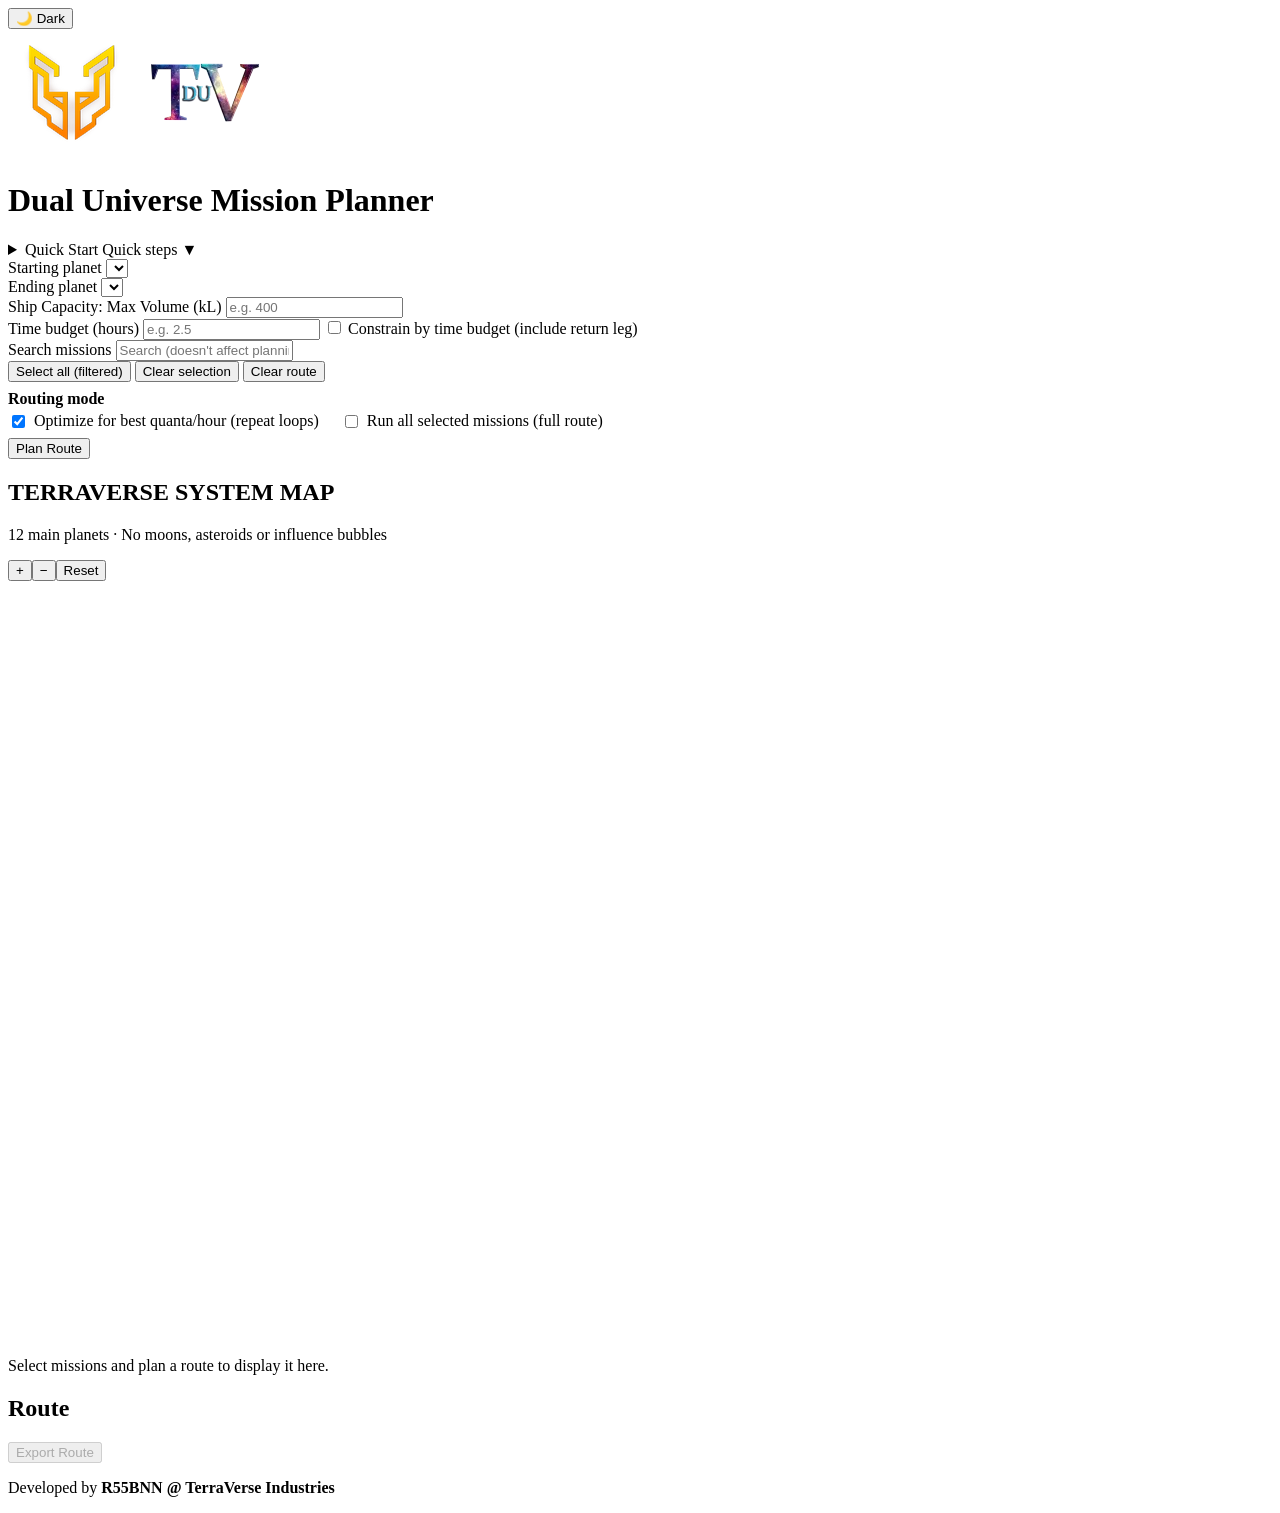
==== v2/index.html @ 2745f7c9 "Publish isolated TerraVerse V2.0 test site: index.html" ====
<!DOCTYPE html>
<html lang="en">
<head>
  <meta charset="utf-8" />
  <meta name="viewport" content="width=device-width, initial-scale=1" />
  <title>TerraVerse Mission Planner V2.0 — Test</title>
  <link rel="stylesheet" href="styles.css" />
  <link rel="stylesheet" href="terraverse-map.css" />
</head>
<body>
  <header>
  <div class="theme-toggle" title="Toggle light / dark">
    <button id="themeToggle" class="ghost">🌙 Dark</button>
  </div>

  <a class="logo-tl" href="https://discord.com/channels/1273901912437035033/1412603574348808365/1412603574348808365" target="_blank" rel="noopener noreferrer"><img src="../assets/Terraverse.png" alt="TerraVerse Industries" class="logo-terra"/></a>

  <a class="logo-tr" href="https://www.thethirdverse.net/" target="_blank" rel="noopener noreferrer"><img src="../assets/ttv.png" alt="DU TV" class="logo-ttv" /></a>


    </div>
    <h1>Dual Universe Mission Planner</h1>
  </header>

  
<section class="panel panel-help">
  <details id="helpDetails" class="help-collapse">
    <summary class="help-summary">
      <span class="pill">Quick Start</span>
      <span class="hintline">Quick steps</span>
      <span class="ping"></span>
      <span class="chev">▼</span>
    </summary>
    <div class="qk">
      <ol class="qksteps">
        <li><b>Start/End:</b> choose your starting and ending planets.</li>
        <li><b>Ship volume:</b> set <em>Ship Capacity (kL)</em>. It’s used for warnings; <u>overfilling is allowed</u>.</li>
        <li><b>Time Budget:</b> set hours then tick the box. The planner adds legs only while <em>elapsed time + a return to your end planet</em> fits the budget; otherwise it stops. The summary shows unused time.</li>
        <li><b>Select missions:</b> filter with search, then <em>tick the checkboxes</em>. Only selected missions are planned.</li>
        <li><b>Plan Route:</b> optimizer collects from your current planet and orders drops for best <em>q/hr</em>.</li>
        <li><b>Fly it:</b> each leg shows volume <em>before → after</em>; red highlight = over capacity. Use <em>Clear route</em> or <em>Export CSV</em> anytime.</li>
      </ol>
      <div class="qkmeta">Official DU distances · Speed 50,000 km/h.</div>
      <div class="sizes">Size map: Small 20 kL · Medium 35 kL · Large 125 kL · Very Large 400 kL.</div>
    </div>
</details>
</section>
<section class="panel">

    <div class="grid">
      <div class="field">
        <label for="startPlanet">Starting planet</label>
        <select id="startPlanet"></select>
      </div>

      <div class="field">
        <label for="endPlanet">Ending planet</label>
        <select id="endPlanet"></select>
      </div>

      <div class="field">
        <label for="shipCapVol">Ship Capacity: Max Volume (kL)</label>
        <input type="number" id="shipCapVol" placeholder="e.g. 400" min="0" step="0.1" />
      </div>

      <div class="field">
        <label for="timeBudget">Time budget (hours)</label>
        <input type="number" id="timeBudget" placeholder="e.g. 2.5" min="0" step="0.1" />
        <label class="row" style="gap:6px;margin-top:6px;">
          <input id="limitTime" type="checkbox" />
          Constrain by time budget (include return leg)
        </label>
      </div>
    </div>

    <div class="field">
      <label for="searchBox">Search missions</label>
      <input id="searchBox" type="text" placeholder="Search (doesn't affect planning)" />
    </div>

    <div class="field">
      <div class="row">
        <button id="selectAll" class="ghost">Select all (filtered)</button>
        <button id="clearSelection" class="ghost">Clear selection</button>
        <button id="clearRoute" class="ghost">Clear route</button>
        <span id="selCount" class="muted"></span>
      </div>
      <div id="missionList" class="list"></div>
    </div>

    <div class="actions">
      
<div class="field" id="modeToggle" style="margin:8px 0 6px 0">
  <label style="display:block; margin-bottom:4px; font-weight:600">Routing mode</label>
  <label style="display:inline-flex; align-items:center; gap:6px; margin-right:18px;">
    <input type="checkbox" id="optimizeQph" checked>
    <span>Optimize for best quanta/hour (repeat loops)</span>
  </label>
  <label style="display:inline-flex; align-items:center; gap:6px;">
    <input type="checkbox" id="runAllMissions">
    <span>Run all selected missions (full route)</span>
  </label>
</div>
<button id="planQph" class="secondary">Plan Route</button>
<button id="exportCsv" style="display:none" class="ghost">Export CSV (selected)</button>
      
      <span id="status"></span>
    </div>
  </section>

  
<section id="tv-map-panel" class="panel tv-map-panel" aria-label="TerraVerse interactive system map">
 <div class="tv-map-header"><div><h2>TERRAVERSE SYSTEM MAP</h2><p>12 main planets · No moons, asteroids or influence bubbles</p></div>
 <div class="tv-map-tools"><button id="tv-map-zoom-in" class="ghost" title="Zoom in" type="button">+</button><button id="tv-map-zoom-out" class="ghost" title="Zoom out" type="button">−</button><button id="tv-map-reset" class="ghost" title="Reset map" type="button">Reset</button></div></div>
 <div class="tv-map-frame"><svg id="tv-system-map" viewBox="0 0 1569 959" xmlns="http://www.w3.org/2000/svg" role="img" aria-label="12 planets with planned mission route"></svg></div>
 <div id="tv-map-status" role="status">Select missions and plan a route to display it here.</div>
</section>
<section id="results" class="panel hidden">
      <div class="row between">
    <h2>Route</h2>
  <button id="exportRoute" class="ghost" disabled>Export Route</button>
</div>

    <div id="route"></div>
    <div id="summary"></div>
    <div id="warning" class="warn hidden"></div>
  </section>

  <footer>
  <p>Developed by <strong>R55BNN @ TerraVerse Industries</strong></p>
</footer>

  <script src="terraverse-map.js"></script>
  <script src="app.js"></script>
  <script src="export.js"></script>
</body>
</html>
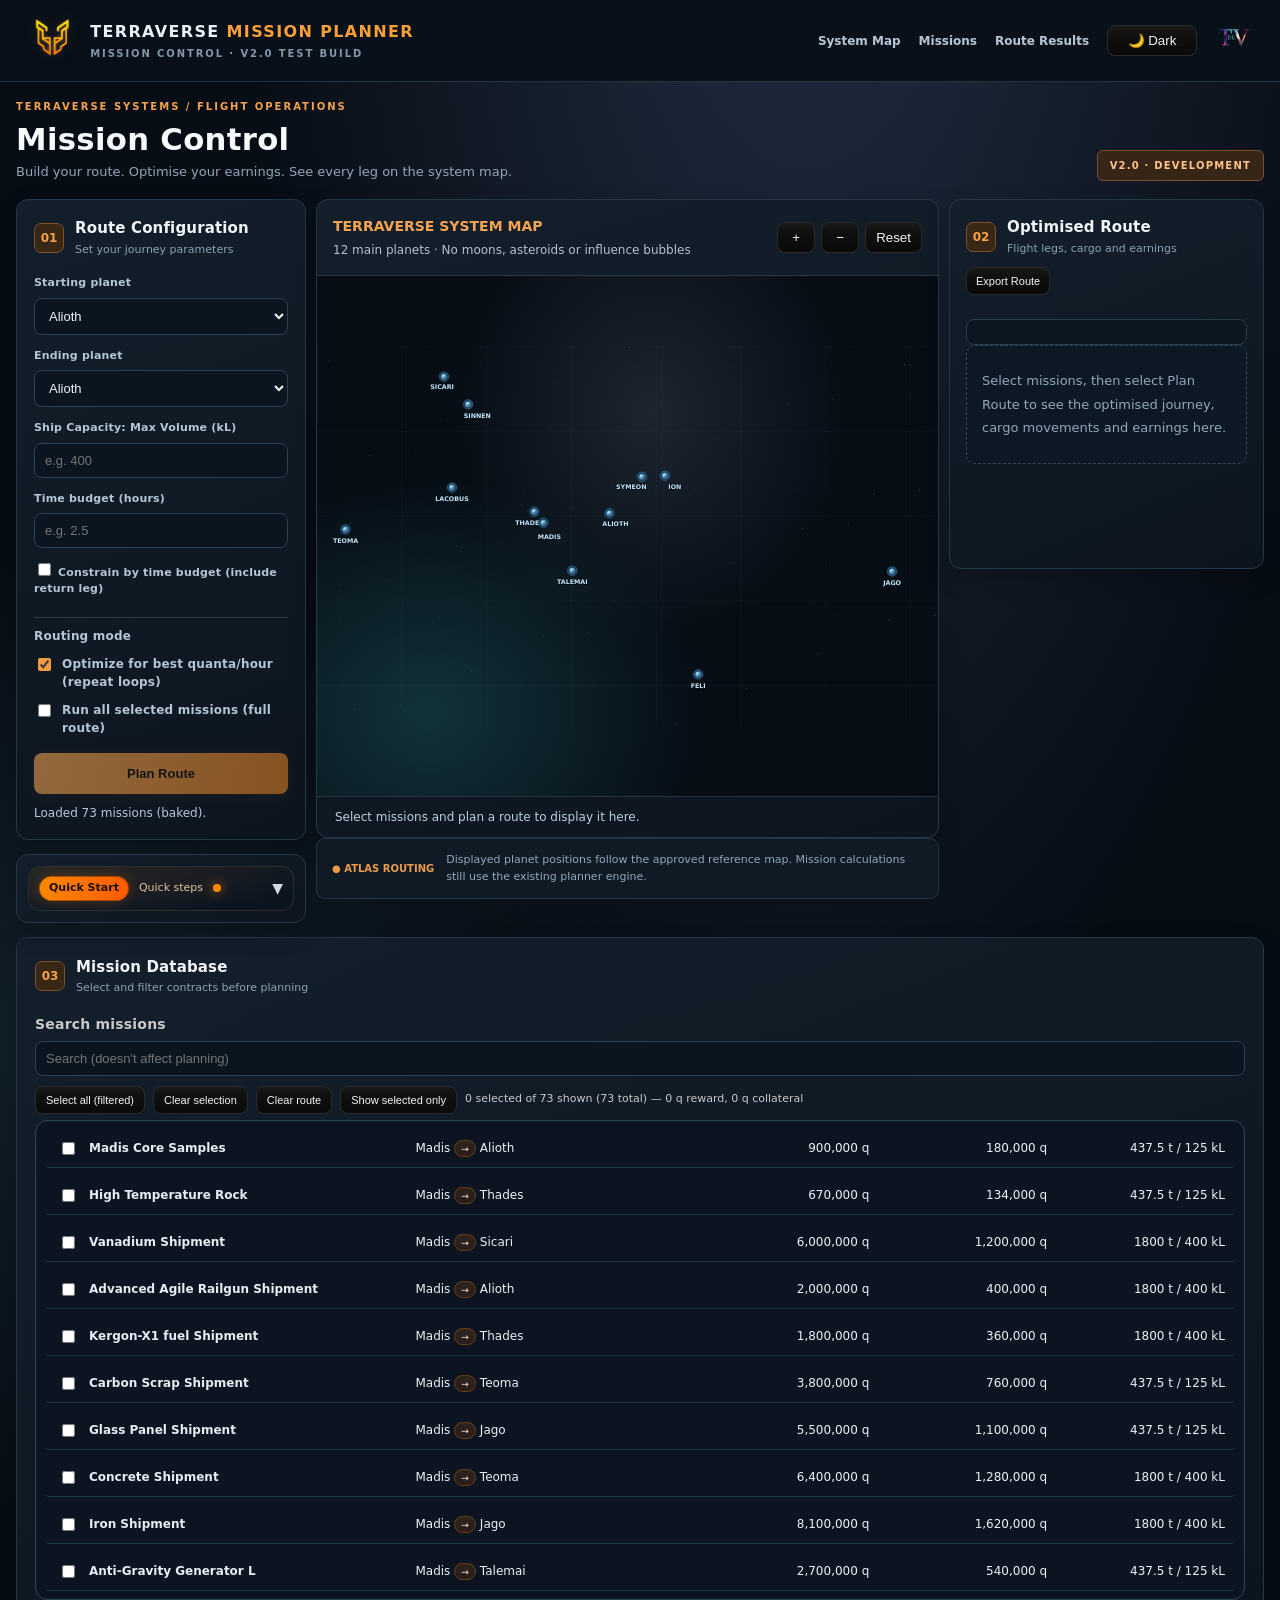
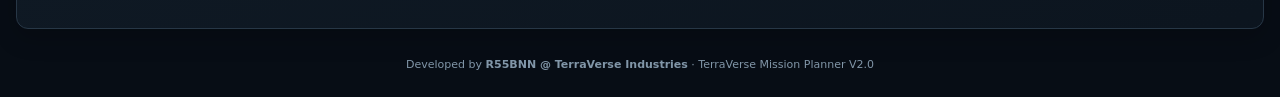
==== commit 3a8a7569: "Reorganize V2 into mission controls, map, route results and mission database" ====
--- a/v2/index.html
+++ b/v2/index.html
@@ -1,53 +1,37 @@
 <!DOCTYPE html>
 <html lang="en">
 <head>
-  <meta charset="utf-8" />
-  <meta name="viewport" content="width=device-width, initial-scale=1" />
-  <title>TerraVerse Mission Planner V2.0 — Test</title>
-  <link rel="stylesheet" href="styles.css" />
-  <link rel="stylesheet" href="terraverse-map.css" />
+<meta charset="utf-8" />
+<meta name="viewport" content="width=device-width, initial-scale=1" />
+<meta name="theme-color" content="#081019" />
+<title>TerraVerse Mission Planner V2.0 — Development</title>
+<link rel="stylesheet" href="styles.css" />
+<link rel="stylesheet" href="terraverse-map.css" />
+<link rel="stylesheet" href="dashboard-v2.css" />
 </head>
-<body>
-  <header>
-  <div class="theme-toggle" title="Toggle light / dark">
-    <button id="themeToggle" class="ghost">🌙 Dark</button>
+<body class="tv-v2">
+<header class="tv-topbar">
+  <div class="tv-brand">
+    <a href="https://discord.com/channels/1273901912437035033/1412603574348808365/1412603574348808365" target="_blank" rel="noopener noreferrer" aria-label="TerraVerse community">
+      <img src="../assets/Terraverse.png" alt="TerraVerse" class="tv-brand-logo" />
+    </a>
+    <div class="tv-brand-text"><span>TERRAVERSE <em>MISSION PLANNER</em></span><small>MISSION CONTROL · V2.0 TEST BUILD</small></div>
   </div>
-
-  <a class="logo-tl" href="https://discord.com/channels/1273901912437035033/1412603574348808365/1412603574348808365" target="_blank" rel="noopener noreferrer"><img src="../assets/Terraverse.png" alt="TerraVerse Industries" class="logo-terra"/></a>
-
-  <a class="logo-tr" href="https://www.thethirdverse.net/" target="_blank" rel="noopener noreferrer"><img src="../assets/ttv.png" alt="DU TV" class="logo-ttv" /></a>
-
-
-    </div>
-    <h1>Dual Universe Mission Planner</h1>
-  </header>
-
-  
-<section class="panel panel-help">
-  <details id="helpDetails" class="help-collapse">
-    <summary class="help-summary">
-      <span class="pill">Quick Start</span>
-      <span class="hintline">Quick steps</span>
-      <span class="ping"></span>
-      <span class="chev">▼</span>
-    </summary>
-    <div class="qk">
-      <ol class="qksteps">
-        <li><b>Start/End:</b> choose your starting and ending planets.</li>
-        <li><b>Ship volume:</b> set <em>Ship Capacity (kL)</em>. It’s used for warnings; <u>overfilling is allowed</u>.</li>
-        <li><b>Time Budget:</b> set hours then tick the box. The planner adds legs only while <em>elapsed time + a return to your end planet</em> fits the budget; otherwise it stops. The summary shows unused time.</li>
-        <li><b>Select missions:</b> filter with search, then <em>tick the checkboxes</em>. Only selected missions are planned.</li>
-        <li><b>Plan Route:</b> optimizer collects from your current planet and orders drops for best <em>q/hr</em>.</li>
-        <li><b>Fly it:</b> each leg shows volume <em>before → after</em>; red highlight = over capacity. Use <em>Clear route</em> or <em>Export CSV</em> anytime.</li>
-      </ol>
-      <div class="qkmeta">Official DU distances · Speed 50,000 km/h.</div>
-      <div class="sizes">Size map: Small 20 kL · Medium 35 kL · Large 125 kL · Very Large 400 kL.</div>
-    </div>
-</details>
-</section>
-<section class="panel">
-
-    <div class="grid">
+  <div class="tv-topbar-actions">
+    <a href="#tv-map-panel" class="tv-nav-link">System Map</a>
+    <a href="#tv-missions" class="tv-nav-link">Missions</a>
+    <a href="#results" class="tv-nav-link">Route Results</a>
+    <button id="themeToggle" class="ghost" type="button" title="Toggle light or dark theme">🌙 Dark</button>
+    <a class="tv-partner" href="https://www.thethirdverse.net/" target="_blank" rel="noopener noreferrer"><img src="../assets/ttv.png" alt="DU TV" /></a>
+  </div>
+</header>
+<main class="tv-dashboard">
+  <div class="tv-intro"><div><span class="tv-eyebrow">TERRAVERSE SYSTEMS / FLIGHT OPERATIONS</span><h1>Mission Control</h1><p>Build your route. Optimise your earnings. See every leg on the system map.</p></div><div class="tv-build-tag">V2.0 · DEVELOPMENT</div></div>
+  <div class="tv-workspace">
+    <aside class="tv-sidebar">
+      <section class="panel tv-control-panel" aria-label="Route configuration">
+        <div class="tv-section-head"><span class="tv-section-num">01</span><div><h2>Route Configuration</h2><p>Set your journey parameters</p></div></div>
+            <div class="grid">
       <div class="field">
         <label for="startPlanet">Starting planet</label>
         <select id="startPlanet"></select>
@@ -73,22 +57,8 @@
       </div>
     </div>
 
-    <div class="field">
-      <label for="searchBox">Search missions</label>
-      <input id="searchBox" type="text" placeholder="Search (doesn't affect planning)" />
-    </div>
 
-    <div class="field">
-      <div class="row">
-        <button id="selectAll" class="ghost">Select all (filtered)</button>
-        <button id="clearSelection" class="ghost">Clear selection</button>
-        <button id="clearRoute" class="ghost">Clear route</button>
-        <span id="selCount" class="muted"></span>
-      </div>
-      <div id="missionList" class="list"></div>
-    </div>
-
-    <div class="actions">
+            <div class="actions">
       
 <div class="field" id="modeToggle" style="margin:8px 0 6px 0">
   <label style="display:block; margin-bottom:4px; font-weight:600">Routing mode</label>
@@ -106,18 +76,46 @@
       
       <span id="status"></span>
     </div>
-  </section>
 
-  
-<section id="tv-map-panel" class="panel tv-map-panel" aria-label="TerraVerse interactive system map">
+      </section>
+      <section class="panel panel-help tv-quick-help">
+  <details id="helpDetails" class="help-collapse">
+    <summary class="help-summary">
+      <span class="pill">Quick Start</span>
+      <span class="hintline">Quick steps</span>
+      <span class="ping"></span>
+      <span class="chev">▼</span>
+    </summary>
+    <div class="qk">
+      <ol class="qksteps">
+        <li><b>Start/End:</b> choose your starting and ending planets.</li>
+        <li><b>Ship volume:</b> set <em>Ship Capacity (kL)</em>. It’s used for warnings; <u>overfilling is allowed</u>.</li>
+        <li><b>Time Budget:</b> set hours then tick the box. The planner adds legs only while <em>elapsed time + a return to your end planet</em> fits the budget; otherwise it stops. The summary shows unused time.</li>
+        <li><b>Select missions:</b> filter with search, then <em>tick the checkboxes</em>. Only selected missions are planned.</li>
+        <li><b>Plan Route:</b> optimizer collects from your current planet and orders drops for best <em>q/hr</em>.</li>
+        <li><b>Fly it:</b> each leg shows volume <em>before → after</em>; red highlight = over capacity. Use <em>Clear route</em> or <em>Export CSV</em> anytime.</li>
+      </ol>
+      <div class="qkmeta">Official DU distances · Speed 50,000 km/h.</div>
+      <div class="sizes">Size map: Small 20 kL · Medium 35 kL · Large 125 kL · Very Large 400 kL.</div>
+    </div>
+</details>
+</section>
+
+    </aside>
+    <div class="tv-map-column">
+      <section id="tv-map-panel" class="panel tv-map-panel" aria-label="TerraVerse interactive system map">
  <div class="tv-map-header"><div><h2>TERRAVERSE SYSTEM MAP</h2><p>12 main planets · No moons, asteroids or influence bubbles</p></div>
  <div class="tv-map-tools"><button id="tv-map-zoom-in" class="ghost" title="Zoom in" type="button">+</button><button id="tv-map-zoom-out" class="ghost" title="Zoom out" type="button">−</button><button id="tv-map-reset" class="ghost" title="Reset map" type="button">Reset</button></div></div>
  <div class="tv-map-frame"><svg id="tv-system-map" viewBox="0 0 1569 959" xmlns="http://www.w3.org/2000/svg" role="img" aria-label="12 planets with planned mission route"></svg></div>
  <div id="tv-map-status" role="status">Select missions and plan a route to display it here.</div>
 </section>
-<section id="results" class="panel hidden">
+
+      <div class="tv-map-note"><span>● ATLAS ROUTING</span><p>Displayed planet positions follow the approved reference map. Mission calculations still use the existing planner engine.</p></div>
+    </div>
+    <aside class="tv-results-column">
+      <section id="results" class="panel hidden tv-results-panel">
       <div class="row between">
-    <h2>Route</h2>
+    <div class="tv-section-head"><span class="tv-section-num">02</span><div><h2>Optimised Route</h2><p>Flight legs, cargo and earnings</p></div></div>
   <button id="exportRoute" class="ghost" disabled>Export Route</button>
 </div>
 
@@ -126,12 +124,32 @@
     <div id="warning" class="warn hidden"></div>
   </section>
 
-  <footer>
-  <p>Developed by <strong>R55BNN @ TerraVerse Industries</strong></p>
-</footer>
 
-  <script src="terraverse-map.js"></script>
-  <script src="app.js"></script>
-  <script src="export.js"></script>
+    </aside>
+  </div>
+  <section id="tv-missions" class="panel tv-missions-panel" aria-label="Mission database">
+    <div class="tv-section-head"><span class="tv-section-num">03</span><div><h2>Mission Database</h2><p>Select and filter contracts before planning</p></div></div>
+        <div class="field">
+      <label for="searchBox">Search missions</label>
+      <input id="searchBox" type="text" placeholder="Search (doesn't affect planning)" />
+    </div>
+
+    <div class="field">
+      <div class="row">
+        <button id="selectAll" class="ghost">Select all (filtered)</button>
+        <button id="clearSelection" class="ghost">Clear selection</button>
+        <button id="clearRoute" class="ghost">Clear route</button>
+        <span id="selCount" class="muted"></span>
+      </div>
+      <div id="missionList" class="list"></div>
+    </div>
+
+
+  </section>
+</main>
+<footer><p>Developed by <strong>R55BNN @ TerraVerse Industries</strong> · TerraVerse Mission Planner V2.0</p></footer>
+<script src="terraverse-map.js"></script>
+<script src="app.js"></script>
+<script src="export.js"></script>
 </body>
-</html>
+</html>
--- a/v2/styles.css
+++ b/v2/styles.css
@@ -0,0 +1,503 @@
+
+/* --- Black + Orange Theme (glossy) --- */
+:root{
+  --bg:#000000;
+  --bg2:#000000;
+  --panel:rgba(17,17,17,.82);
+  --ink:#f4f4f4;
+  --muted:#c9c9c9;
+  --line:#242424;
+  --accent:#ff8800;   /* bright orange */
+  --accent2:#ff5a00;  /* deep orange */
+  --accent3:#ffc04d;  /* golden highlight */
+  --warn:#ff4d00;
+  --radius:16px;
+}
+
+*{ box-sizing:border-box }
+body{
+  margin:0;
+  font:15px/1.55 ui-sans-serif,system-ui,-apple-system,Segoe UI,Roboto,Ubuntu,Cantarell,Arial;
+  color:var(--ink);
+  background:
+    radial-gradient(1200px 700px at 80% -10%, rgba(60,36,0,.25), transparent 60%),
+    radial-gradient(900px 600px at 15% -20%, rgba(40,24,0,.18), transparent 55%),
+    radial-gradient(1200px 800px at 50% 120%, rgba(70,30,0,.18), transparent 50%),
+    linear-gradient(180deg, var(--bg), var(--bg2));
+}
+
+header{ position:relative; padding:28px 24px 10px; text-align:center; }
+h1{ margin:0; font-weight:900; letter-spacing:.3px; text-shadow:0 0 10px rgba(255,136,0,.22); }
+h1 .tag{
+  font-size:.56em; font-weight:800; letter-spacing:.3px;
+  background: linear-gradient(90deg, var(--accent), var(--accent2));
+  color:#1b1000; padding:4px 10px; border-radius:999px; margin-left:10px;
+  box-shadow:0 0 14px rgba(255,136,0,.35), inset 0 0 0 1px rgba(0,0,0,.35);
+}
+.sub{ color:var(--muted) }
+
+.panel{
+  background:var(--panel);
+  border:1px solid var(--line);
+  border-radius:var(--radius);
+  padding:18px;
+  margin:16px auto;
+  max-width:1150px;
+  backdrop-filter:saturate(110%) blur(8px);
+  box-shadow:0 8px 28px rgba(0,0,0,.45), 0 0 40px rgba(255,136,0,.04);
+}
+
+.grid{ display:grid; grid-template-columns: repeat(auto-fit,minmax(220px,1fr)); gap:14px; }
+.field{ display:flex; flex-direction:column; gap:6px; margin-bottom:12px; }
+label{ font-weight:700; color:var(--muted); letter-spacing:.2px; }
+
+select,input,button{
+  background:linear-gradient(180deg,#111,#0b0b0b);
+  color:var(--ink);
+  border:1px solid #262626;
+  border-radius:12px;
+  padding:10px 12px;
+  transition: box-shadow .18s ease, border-color .18s ease, transform .05s ease, background .18s ease;
+}
+select:focus,input:focus,button:focus{
+  outline:none;
+  box-shadow:0 0 0 2px rgba(255,136,0,.28), 0 0 18px rgba(255,136,0,.18);
+  border-color:var(--accent);
+}
+
+/* Buttons */
+button{ cursor:pointer; border:1px solid transparent; }
+button.secondary{
+  background:
+    linear-gradient(180deg, rgba(255,255,255,.06), rgba(255,255,255,0) 38%),
+    linear-gradient(180deg, #1a1a1a, #0f0f0f);
+  border-color:#2b2b2b;
+  box-shadow:inset 0 1px 0 rgba(255,255,255,.08), 0 6px 16px rgba(0,0,0,.45);
+}
+button.secondary:hover{
+  box-shadow:inset 0 1px 0 rgba(255,255,255,.12), 0 0 16px rgba(255,136,0,.25);
+  transform: translateY(-1px);
+  border-color:#3a2a10;
+}
+button.ghost{
+  background:
+    linear-gradient(180deg, rgba(255,255,255,.03), rgba(255,255,255,0) 38%),
+    linear-gradient(180deg, #121212, #0a0a0a);
+  border-color:#2a2a2a;
+}
+button.ghost:hover{
+  border-color:var(--accent);
+  box-shadow:0 0 12px rgba(255,136,0,.26);
+}
+
+/* Text helpers */
+.hint{ font-size:.85em; color:var(--muted) }
+.muted{ color:var(--muted) }
+.hidden{ display:none }
+
+/* Route / legs */
+#route{ display:grid; gap:10px; margin-top:8px }
+.leg{
+  background:linear-gradient(180deg, rgba(20,20,20,.95), rgba(12,12,12,.95));
+  border:1px solid #262626;
+  border-radius:14px;
+  padding:12px;
+  display:grid;
+  grid-template-columns: 120px 1fr 260px;
+  gap:14px; align-items:center;
+  box-shadow: 0 2px 12px rgba(0,0,0,.35), inset 0 0 0 1px rgba(255,255,255,.03);
+  transition: box-shadow .2s ease, border-color .2s ease, transform .06s ease;
+}
+.leg:hover{
+  border-color:#3a2a10;
+  box-shadow:0 0 28px rgba(255,136,0,.12);
+  transform: translateY(-1px);
+}
+
+.badge{
+  background: radial-gradient(120% 140% at 20% 20%, rgba(255,136,0,.16), rgba(255,90,0,.14) 60%, rgba(0,0,0,.1));
+  color:#ffe8cc;
+  border:1px solid rgba(255,136,0,.35);
+  padding:6px 10px;
+  border-radius:999px;
+  font-weight:800; text-shadow:0 0 8px rgba(255,136,0,.22);
+  box-shadow: inset 0 0 0 1px rgba(255,90,0,.16), 0 0 14px rgba(255,136,0,.10);
+  text-align:center;
+}
+
+.meta{ color:#ffd8a6; font-size:.9em }
+.cargo{ color:#ffc678; font-size:.86em; text-shadow:0 0 8px rgba(255,192,77,.18); }
+
+/* Over-capacity highlighting */
+.leg.overcap{
+  border-color:#7a2e00;
+  box-shadow: 0 0 22px rgba(255,77,0,.25), inset 0 0 0 1px rgba(255,77,0,.22);
+}
+.warn{
+  margin-top:10px; padding:10px 12px;
+  border:1px solid rgba(255,77,0,.5);
+  background:linear-gradient(180deg, rgba(32,10,0,.75), rgba(24,6,0,.86));
+  color:#ffd9bf; border-radius:12px;
+  box-shadow:0 0 18px rgba(255,77,0,.18), inset 0 0 22px rgba(255,77,0,.06);
+}
+
+/* Missions list */
+.list{
+  display:grid; gap:8px; max-height:460px; overflow:auto;
+  border:1px solid #262626; border-radius:12px; padding:8px;
+  background:linear-gradient(180deg, rgba(18,18,18,.95), rgba(14,14,14,.92));
+  box-shadow: inset 0 0 0 1px rgba(255,255,255,.03);
+}
+.rowItem{
+  display:grid; grid-template-columns: 26px 1.2fr 1fr 0.9fr 0.9fr 1fr;
+  gap:8px; align-items:center; padding:9px 10px;
+  border:1px solid transparent; border-radius:10px;
+  transition:border-color .18s ease, background .18s ease, transform .06s ease;
+}
+.rowItem:hover{
+  border-color:#3a2a10;
+  background:rgba(26,20,10,.45);
+  transform: translateY(-1px);
+}
+.name{ font-weight:700 }
+.badgeMini{
+  font-size:.78em;
+  background:linear-gradient(180deg, rgba(255,136,0,.14), rgba(255,90,0,.12));
+  color:#ffe3c2; border:1px solid rgba(255,136,0,.28);
+  padding:2px 6px; border-radius:999px;
+}
+.right{ text-align:right }
+
+/* Footer */
+footer p{ color:#e0cfb4 }
+
+/* --- Quick Start / Help panel --- */
+.panel-help{
+  background: linear-gradient(180deg, rgba(20,20,20,.9), rgba(12,12,12,.92));
+  border:1px solid #2e2e2e;
+  box-shadow: 0 8px 28px rgba(0,0,0,.38), inset 0 0 0 1px rgba(255,255,255,.02), 0 0 36px rgba(255,136,0,.06);
+}
+.help-collapse{ display:block; }
+.help-summary{
+  list-style:none;
+  display:flex; align-items:center; gap:10px;
+  cursor:pointer;
+  padding:10px 12px; margin:-6px -6px 8px -6px;
+  border-radius:12px;
+  border:1px solid #2e2e2e;
+  background: radial-gradient(100% 100% at 10% 10%, rgba(255,136,0,.08), rgba(255,90,0,.06) 50%, rgba(0,0,0,.08));
+  user-select:none;
+}
+.help-summary::-webkit-details-marker{ display:none }
+.help-collapse[open] .help-summary{
+  border-color:#4a3a1a;
+  box-shadow:0 0 22px rgba(255,136,0,.10) inset;
+}
+.help-summary .pill{
+  font-weight:800;
+  background: linear-gradient(90deg, var(--accent) 0%, var(--accent2) 100%);
+  color:#1b1000; padding:4px 10px; border-radius:999px;
+  box-shadow:0 0 14px rgba(255,136,0,.22), inset 0 0 0 1px rgba(0,0,0,.35);
+}
+.help-summary .hintline{ color:#e3c39e; font-size:.92em }
+.help-summary .chev{ margin-left:auto; transition: transform .18s ease; opacity:.9 }
+.help-collapse[open] .help-summary .chev{ transform: rotate(180deg); }
+
+@keyframes helpPing {
+  0% { opacity:.25; transform: scale(1); }
+  50% { opacity:.6; transform: scale(1.25); }
+  100% { opacity:.25; transform: scale(1); }
+}
+.help-summary .ping{
+  width:8px; height:8px; border-radius:999px;
+  background: var(--accent); box-shadow: 0 0 12px rgba(255,136,0,.7);
+  animation: helpPing 1.6s infinite ease-in-out;
+}
+
+.qk{ padding:4px 2px 6px; }
+.qksteps{
+  margin: 6px 0 8px 1.2rem;
+  padding:0;
+  color:#ffe8cc;
+}
+.qksteps li{ margin:6px 0; }
+.qksteps b{ color:#fff0e0; }
+.qksteps em{ color:#ffe0b8; font-style:normal; }
+.qksteps u{ text-underline-offset:2px }
+.qkmeta{ color:#e3c39e; font-size:.92em; margin-top:4px; }
+.sizes{ margin-top:8px; color:#e3c39e; font-size:.92em }
+
+/* Brand header logo */
+
+
+@media (min-width:900px){  }
+
+/* Boosted logo visibility */
+
+
+@media (min-width:900px){
+  
+}
+
+/* Tight badge around the logo */
+
+
+@media (min-width:900px){
+  
+}
+
+/* Logo without pill/badge */
+.brand{
+  display:flex;
+  justify-content:center;
+  align-items:center;
+  margin:10px auto 12px;
+  padding:0;
+  background:none;
+  border:none;
+  border-radius:0;
+  box-shadow:none;
+}
+
+@media (min-width:900px){
+  
+}
+.brand .logo:hover{
+  filter:
+    drop-shadow(0 0 2px rgba(0,0,0,.95))
+    drop-shadow(0 0 32px rgba(255,136,0,.95))
+    drop-shadow(0 0 10px rgba(255,160,64,.65));
+}
+
+/* Crisper high-contrast logo, no pill */
+.brand .logo{
+  height:68px; max-height:68px; width:auto;
+  image-rendering: -webkit-optimize-contrast;
+  image-rendering: optimizeQuality;
+  -ms-interpolation-mode: bicubic;
+  backface-visibility: hidden;
+  transform: translateZ(0);
+  /* tighter glow for sharper edge */
+  filter:
+    drop-shadow(0 0 1px rgba(0,0,0,.85))
+    drop-shadow(0 0 12px rgba(255,136,0,.55))
+    drop-shadow(0 0 4px rgba(255,160,64,.40));
+}
+@media (min-width:900px){
+  .brand .logo{ height:76px; max-height:76px; }
+}
+
+/* Top-right DU TV logo */
+.logo-tr{
+  position:absolute;
+  top:12px;
+  right:16px;
+  pointer-events:auto;
+}
+.logo-ttv{
+  height:56px;
+  width:auto;
+  image-rendering: -webkit-optimize-contrast;
+  image-rendering: optimizeQuality;
+  filter: drop-shadow(0 0 10px rgba(255,136,0,.28));
+}
+@media (min-width:900px){
+  .logo-ttv{ height:64px; }
+}
+
+/* Top-left TerraVerse mark */
+.logo-tl{
+  position:absolute;
+  top:12px;
+  left:16px;
+  pointer-events:auto;
+}
+.logo-terra{
+  height:56px;
+  width:auto;
+  image-rendering: -webkit-optimize-contrast;
+  image-rendering: optimizeQuality;
+  filter: drop-shadow(0 0 8px rgba(255,136,0,.35));
+}
+@media (min-width:900px){
+  .logo-terra{ height:64px; }
+}
+
+.logo-tl:hover .logo-terra{
+  filter: drop-shadow(0 0 12px rgba(255,136,0,.55));
+  transform: translateY(-1px);
+  transition: filter .15s ease, transform .05s ease;
+}
+
+.logo-tr:hover .logo-ttv{
+  filter: drop-shadow(0 0 14px rgba(255,136,0,.55));
+  transform: translateY(-1px);
+  transition: filter .15s ease, transform .05s ease;
+}
+
+
+/* ========== LIGHT THEME (toggle via body.theme-light) ========== */
+body.theme-light{
+  --bg:#fafafa;
+  --bg2:#ffffff;
+  --panel:#ffffff;
+  --ink:#1a1a1a;
+  --muted:#6b7280;
+  --line:#e5e7eb;
+  --accent:#ff8800;
+  --accent2:#ff7a00;
+  --warn:#d9480f;
+}
+
+body.theme-light{
+  background:
+    radial-gradient(1200px 700px at 80% -10%, rgba(255,122,0,.06), transparent 65%),
+    linear-gradient(180deg, var(--bg), var(--bg2));
+  color:var(--ink);
+}
+body.theme-light .panel{
+  background:var(--panel);
+  border:1px solid var(--line);
+  box-shadow:0 6px 20px rgba(0,0,0,.06);
+}
+body.theme-light select, 
+body.theme-light input, 
+body.theme-light button{
+  background:#ffffff;
+  color:var(--ink);
+  border:1px solid var(--line);
+}
+body.theme-light select:focus,
+body.theme-light input:focus,
+body.theme-light button:focus{
+  outline:none;
+  border-color:#ffd2b0;
+  box-shadow:0 0 0 3px rgba(255,136,0,.20);
+}
+body.theme-light button.secondary{
+  background:#fff; border-color:#d1d5db;
+}
+body.theme-light button.secondary:hover{
+  border-color:#ffb27a;
+  box-shadow:0 0 0 2px rgba(255,136,0,.18);
+}
+body.theme-light button.ghost{
+  background:transparent; border-color:#d1d5db;
+}
+body.theme-light button.ghost:hover{
+  border-color:#ffb27a;
+}
+
+/* Route cards */
+body.theme-light .leg{
+  background:#fff;
+  border:1px solid var(--line);
+  box-shadow:0 4px 14px rgba(0,0,0,.05);
+}
+body.theme-light .badge{
+  background:#fff4e8;
+  color:#8a3c00;
+  border:1px solid #ffd8b3;
+}
+body.theme-light .meta{ color:#4b5563 }
+body.theme-light .cargo{ color:#334155 }
+body.theme-light .leg.overcap{
+  border-color:#ff9a6b;
+  box-shadow:0 0 0 1px rgba(255,122,0,.25) inset;
+}
+body.theme-light .warn{
+  border:1px solid #ffb27a;
+  background:#fff5ec;
+  color:#7a3410;
+}
+
+/* Missions list */
+body.theme-light .list{
+  background:#fff;
+  border:1px solid var(--line);
+  box-shadow: inset 0 1px 0 rgba(0,0,0,.02);
+}
+body.theme-light .rowItem:hover{
+  border-color:#ffd2b0;
+  background:#fff9f3;
+}
+
+/* Logos on light background */
+body.theme-light .logo-terra, 
+body.theme-light .logo-ttv{
+  filter: drop-shadow(0 1px 2px rgba(0,0,0,.12));
+}
+
+/* Theme toggle positioning */
+
+
+/* Theme toggle next to TerraVerse logo (top-left) */
+.theme-toggle{
+  position:absolute;
+  top:20px;
+  left:96px; /* ~ right of 56-64px logo + padding */
+  z-index:10;
+}
+@media (min-width:900px){
+  .theme-toggle{ left:112px; top:22px; }
+}
+
+/* Dropdown readability */
+select{
+  background:#0f0f0f;
+  color:#f5f5f5;
+  border:1px solid #2a2a2a;
+  font-size:15px;
+}
+select:focus{
+  border-color:#ff8800;
+  box-shadow:0 0 0 2px rgba(255,136,0,.22);
+}
+/* Options (browser support varies, but helps on many) */
+select option{
+  background:#111111;
+  color:#f5f5f5;
+}
+select option:disabled{ color:#8b8b8b; }
+select option:checked{ background:#2a2a2a; color:#ffffff; }
+
+/* Light theme overrides */
+body.theme-light select{
+  background:#ffffff;
+  color:#1a1a1a;
+  border-color:#e5e7eb;
+}
+body.theme-light select:focus{
+  border-color:#ffb27a;
+  box-shadow:0 0 0 3px rgba(255,136,0,.20);
+}
+body.theme-light select option{
+  background:#ffffff;
+  color:#1a1a1a;
+}
+body.theme-light select option:checked{ background:#ffe9db; color:#111; }
+
+
+/* === Light theme: improve Quick Start readability === */
+body.theme-light .panel-help{
+  background:#ffffff;
+  border:1px solid #e5e7eb;
+  color:#1f2937;
+  box-shadow:0 6px 20px rgba(0,0,0,.06);
+}
+body.theme-light .help-summary{
+  color:#111827;
+  background:#ffffff;
+  border:1px solid #e5e7eb;
+}
+body.theme-light .help-summary .hintline{ color:#374151; }
+body.theme-light .help-summary .pill{
+  color:#1b1000;
+  background:linear-gradient(90deg, var(--accent), var(--accent2));
+}
+body.theme-light .qksteps{ color:#1f2937; }
+body.theme-light .qksteps b{ color:#111827; }
+body.theme-light .qksteps em{ color:#334155; font-style:normal; }
+body.theme-light .qkmeta, 
+body.theme-light .sizes{ color:#374151; }
+body.theme-light .panel-help a{ color:#b45309; text-decoration-thickness: 1.5px; }
--- a/v2/terraverse-map.css
+++ b/v2/terraverse-map.css
@@ -0,0 +1,18 @@
+
+/* TerraVerse V2.0 planetary system map: supplementary to existing planner UI */
+.tv-map-panel{max-width:1150px;margin:16px auto;overflow:hidden;padding:0}
+.tv-map-header{display:flex;justify-content:space-between;align-items:center;gap:12px;padding:16px 18px;border-bottom:1px solid #2d3843}
+.tv-map-header h2{margin:0;color:#f7a451;font-size:16px}
+.tv-map-header p{font-size:12px;color:#b4c2ce;margin:4px 0 0}
+.tv-map-tools{display:flex;gap:6px}.tv-map-tools button{width:auto;min-width:38px}
+.tv-map-frame{height:470px;background:radial-gradient(ellipse at 18% 84%,#12323a 0,transparent 38%),radial-gradient(ellipse at 54% 26%,#1c2530 0,transparent 42%),#060d15;overflow:hidden}
+#tv-system-map{width:100%;height:100%;display:block;touch-action:none;cursor:grab}
+#tv-system-map:active{cursor:grabbing}
+.tv-marker-halo{fill:#153e5c;stroke:#4c8eb8;stroke-width:1.2}
+.tv-body{cursor:pointer;outline:0}
+.tv-body text{fill:#c4e5f6;font-size:16px;font-weight:700;paint-order:stroke;stroke:#06101a;stroke-width:5px;stroke-linejoin:round}
+.tv-body:hover .tv-marker-halo,.tv-body:focus .tv-marker-halo,.tv-body.on-route .tv-marker-halo{fill:#e99a45;stroke:#ffcb84}
+.tv-body.on-route text{fill:#ffc58e}
+.tv-travel{stroke:#f59b45;stroke-width:3.2;stroke-dasharray:10 7;stroke-linecap:round;filter:drop-shadow(0 0 4px #b3581d);pointer-events:none}
+#tv-map-status{padding:11px 18px;font-size:12px;color:#bdd0dd;border-top:1px solid #263442}
+@media(max-width:700px){.tv-map-frame{height:350px}.tv-map-header{align-items:flex-start}.tv-map-header h2{font-size:13px}.tv-map-tools{flex-shrink:0}}
--- a/v2/dashboard-v2.css
+++ b/v2/dashboard-v2.css
@@ -0,0 +1,27 @@
+
+/* TerraVerse Mission Planner V2.0 dashboard layer. Legacy optimizer styles retained. */
+:root{--tv-bg:#070d15;--tv-panel:#101a25;--tv-border:#253443;--tv-subtle:#9cafbf;--tv-bright:#f8a34c}
+body.tv-v2{margin:0;min-height:100vh;background:radial-gradient(ellipse at 63% -18%,#243045 0,transparent 51%),radial-gradient(ellipse at 4% 61%,#11202a 0,transparent 33%),#070d15;color:#ebf1f6;font:14px/1.5 Inter,ui-sans-serif,system-ui,-apple-system,Segoe UI,Arial,sans-serif}
+.tv-v2 *{box-sizing:border-box}
+.tv-v2 .hidden{display:none}
+.tv-topbar{width:100%;max-width:none;min-height:78px;padding:13px clamp(16px,2.2vw,36px);display:flex;align-items:center;justify-content:space-between;gap:20px;background:rgba(9,16,25,.97);border-bottom:1px solid #253443;text-align:left;position:relative}
+.tv-brand{display:flex;align-items:center;gap:13px;min-width:0}.tv-brand-logo{height:49px;max-width:80px;width:auto;object-fit:contain;filter:drop-shadow(0 0 7px #b15b2933)}.tv-brand-text{display:flex;flex-direction:column;gap:2px}.tv-brand-text span{font-size:16px;font-weight:850;letter-spacing:.085em;white-space:nowrap}.tv-brand-text em{font-style:normal;color:#fa9f3a}.tv-brand-text small{font-size:10px;color:#8297a9;letter-spacing:.19em;font-weight:700}
+.tv-topbar-actions{display:flex;align-items:center;gap:clamp(8px,1.4vw,22px)}.tv-nav-link{text-decoration:none;color:#b8c6d4;font-size:12px;font-weight:650}.tv-nav-link:hover{color:#ffaa50}.tv-partner img{height:37px;width:auto;object-fit:contain}
+.tv-v2 button,.tv-v2 input,.tv-v2 select{border-radius:8px}.tv-v2 button{white-space:normal}.tv-topbar #themeToggle{padding:7px 12px;min-width:90px}
+.tv-dashboard{max-width:1920px;margin:auto;padding:clamp(12px,1.5vw,25px) clamp(12px,2vw,34px) 28px}
+.tv-intro{display:flex;align-items:flex-end;justify-content:space-between;gap:16px;margin:1px 0 18px}.tv-eyebrow{display:block;color:#f5a24c;font-size:10px;font-weight:850;letter-spacing:.2em}.tv-intro h1{font-size:clamp(23px,2.4vw,34px);line-height:1.2;margin:7px 0 4px;letter-spacing:.01em;text-shadow:none;color:#f7f9fb}.tv-intro p{margin:0;color:#93a6b9;font-size:13px}.tv-build-tag{border:1px solid #79512d;border-radius:6px;background:#372518;color:#ffc287;padding:7px 12px;font-size:10px;font-weight:800;letter-spacing:.12em;white-space:nowrap}
+.tv-workspace{display:grid;grid-template-columns:minmax(265px,305px) minmax(400px,1fr) minmax(300px,365px);align-items:start;gap:14px}
+.tv-sidebar,.tv-map-column,.tv-results-column{min-width:0}
+.tv-v2 .panel{max-width:none;width:100%;margin:0 0 14px;background:linear-gradient(160deg,rgba(19,31,43,.98),rgba(12,21,31,.98));border:1px solid #273746;border-radius:12px;box-shadow:0 9px 25px rgba(0,0,0,.2);backdrop-filter:none}
+.tv-section-head{display:flex;align-items:center;gap:11px;margin-bottom:17px}.tv-section-num{width:30px;height:30px;display:grid;place-items:center;background:#392715;border:1px solid #805025;color:#f5a148;font-weight:800;font-size:12px;border-radius:7px;flex-shrink:0}.tv-section-head h2{margin:0;color:#f1f4f8;font-size:15px;font-weight:800;letter-spacing:.01em}.tv-section-head p{margin:2px 0 0;color:#8da2b4;font-size:11px}
+.tv-control-panel{padding:17px!important}.tv-control-panel .grid{display:flex;flex-direction:column;gap:0}.tv-control-panel .field{margin-bottom:13px}.tv-control-panel label{font-size:11px;color:#b4c5d4;font-weight:650}.tv-control-panel input[type=number],.tv-control-panel select,.tv-missions-panel input[type=text]{width:100%;min-width:0;background:#0b1520;border:1px solid #2b4154;color:#f2f5f8;padding:9px 10px;font-size:13px}.tv-control-panel label.row{font-size:11px;line-height:1.4;align-items:flex-start}.tv-control-panel input[type=checkbox]{accent-color:#f49b42}.tv-control-panel #modeToggle{display:grid;gap:10px;padding-top:9px;border-top:1px solid #2b3a47}.tv-control-panel #modeToggle>label{display:flex!important;align-items:flex-start!important;gap:8px!important;margin:0!important;font-size:12px}.tv-control-panel #modeToggle>label:first-child{display:block!important}.tv-control-panel .actions{display:flex;flex-direction:column;align-items:stretch;gap:10px}.tv-control-panel #planQph{background:linear-gradient(100deg,#ffad55,#ed8526);color:#1a120b;border:0;padding:13px 12px;font-weight:850;font-size:13px;box-shadow:0 2px 18px #d76f2c21}.tv-control-panel #planQph:disabled{opacity:.55;cursor:not-allowed}.tv-control-panel #clearRoute{display:none}.tv-control-panel #status{font-size:12px;color:#b7c9d7}
+.tv-quick-help{padding:11px!important}.tv-quick-help .help-summary{margin:0;padding:9px 10px}.tv-quick-help .help-summary .pill{font-size:11px}.tv-quick-help .help-summary .hintline{font-size:11px}.tv-quick-help .qk{padding:10px}.tv-quick-help .qksteps{font-size:11px;line-height:1.5}
+.tv-v2 .tv-map-panel{margin:0!important;padding:0!important;overflow:hidden}.tv-v2 .tv-map-header{padding:16px}.tv-v2 .tv-map-header h2{font-size:14px}.tv-v2 .tv-map-frame{height:clamp(450px,56vh,710px)}.tv-v2 .tv-map-header .tv-map-tools button{padding:7px 10px}.tv-map-note{display:flex;gap:12px;align-items:center;padding:13px 15px;background:#0f1a25;border:1px solid #253543;border-radius:9px}.tv-map-note span{white-space:nowrap;color:#e99b49;font-size:10px;font-weight:800}.tv-map-note p{color:#8fa9bd;font-size:11px;margin:0}
+.tv-results-panel{padding:16px!important;min-height:370px}.tv-results-panel.hidden{display:block}.tv-results-panel.hidden:after{content:"Select missions, then select Plan Route to see the optimised journey, cargo movements and earnings here.";display:block;color:#91a9bb;font-size:13px;line-height:1.8;padding:23px 15px;border:1px dashed #33485b;border-radius:9px;background:#0c1824}.tv-results-panel>.row.between{display:flex;gap:10px;align-items:flex-start;justify-content:space-between;flex-wrap:wrap;margin-bottom:12px}.tv-results-panel .tv-section-head{margin-bottom:0}.tv-results-panel #exportRoute{font-size:11px;padding:7px 9px}.tv-results-panel #route{display:flex;flex-direction:column;gap:9px;max-height:560px;overflow-y:auto;margin:12px 0}.tv-results-panel .leg{display:flex;flex-wrap:wrap;gap:8px;padding:12px;background:#101f2c;border:1px solid #2a4255;box-shadow:none;align-items:flex-start}.tv-results-panel .leg>.badge{font-size:10px;padding:4px 7px;min-width:70px}.tv-results-panel .leg>div:nth-child(2){flex:1 1 135px;min-width:0;font-size:12px}.tv-results-panel .leg>div:nth-child(3){flex:0 1 auto;font-size:12px}.tv-results-panel .meta,.tv-results-panel .cargo{font-size:11px}.tv-results-panel #summary{font-size:12px;line-height:1.9;background:#0a1620;padding:12px;border:1px solid #2a3b49;border-radius:8px}.tv-results-panel #warning{font-size:11px}
+.tv-missions-panel{padding:18px!important;margin:0!important}.tv-missions-panel .field{margin-bottom:10px}.tv-missions-panel .field>.row{display:flex;gap:8px;align-items:center;flex-wrap:wrap}.tv-missions-panel .field>.row button{padding:7px 10px;font-size:11px}.tv-missions-panel #selCount{font-size:11px}.tv-missions-panel .list{max-height:480px;border-color:#2e4254;background:#0b1420}.tv-missions-panel .rowItem{grid-template-columns:26px minmax(170px,1.5fr) minmax(145px,1.3fr) repeat(3,minmax(95px,.8fr));font-size:12px;border-bottom:1px solid #223343;border-radius:5px;min-width:740px}.tv-missions-panel .rowItem .name{color:#e5eef4}.tv-missions-panel .rowItem input{accent-color:#f49b42}.tv-missions-panel .list{overflow-x:auto}.tv-missions-panel #clearRoute{display:inline-flex}
+.tv-v2 footer{text-align:center;padding:12px 20px 24px}.tv-v2 footer p{font-size:11px;color:#8196a8;margin:0}
+body.tv-v2.theme-light{background:#eef3f7;color:#152332}
+body.tv-v2.theme-light .tv-topbar{background:#fff;border-color:#d8e1e8}body.tv-v2.theme-light .tv-brand-text span,body.tv-v2.theme-light .tv-intro h1,body.tv-v2.theme-light .tv-section-head h2{color:#192638}body.tv-v2.theme-light .tv-v2 .panel{background:#fff}body.tv-v2.theme-light .panel{background:#fff;border-color:#d7e1ea}body.tv-v2.theme-light .tv-build-tag{background:#fff2e6}body.tv-v2.theme-light .tv-control-panel input[type=number],body.tv-v2.theme-light .tv-control-panel select,body.tv-v2.theme-light .tv-missions-panel input[type=text]{background:#fff;color:#162333}body.tv-v2.theme-light .tv-control-panel label,body.tv-v2.theme-light .tv-missions-panel label{color:#394d5b}body.tv-v2.theme-light .tv-map-note{background:#fff}body.tv-v2.theme-light .tv-results-panel.hidden:after{background:#f5f8fa;color:#4b6474}body.tv-v2.theme-light .tv-results-panel #summary{background:#f5f9fc;color:#203344}
+@media(max-width:1400px){.tv-workspace{grid-template-columns:minmax(250px,290px) minmax(330px,1fr) minmax(265px,315px);gap:10px}.tv-dashboard{padding:16px}.tv-v2 .tv-map-frame{height:520px}}
+@media(max-width:1100px){.tv-workspace{grid-template-columns:minmax(240px,290px) minmax(0,1fr)}.tv-results-column{grid-column:1/-1}.tv-results-panel{min-height:200px}.tv-results-panel #route{max-height:500px}.tv-v2 .tv-map-frame{height:510px}}
+@media(max-width:680px){.tv-topbar{padding:10px 12px;gap:8px;align-items:flex-start}.tv-brand-text span{font-size:12px;white-space:normal}.tv-brand-text small{font-size:8px}.tv-brand-logo{height:36px}.tv-topbar-actions{gap:5px}.tv-nav-link,.tv-partner{display:none}.tv-topbar #themeToggle{min-width:65px;padding:5px;font-size:11px}.tv-dashboard{padding:12px}.tv-intro{align-items:flex-start}.tv-build-tag{font-size:8px;padding:5px}.tv-workspace{display:flex;flex-direction:column}.tv-sidebar,.tv-map-column,.tv-results-column{width:100%}.tv-v2 .tv-map-frame{height:370px}.tv-map-note{flex-direction:column;align-items:flex-start;gap:4px}.tv-missions-panel{padding:12px!important}.tv-v2 .tv-map-header h2{font-size:12px}}
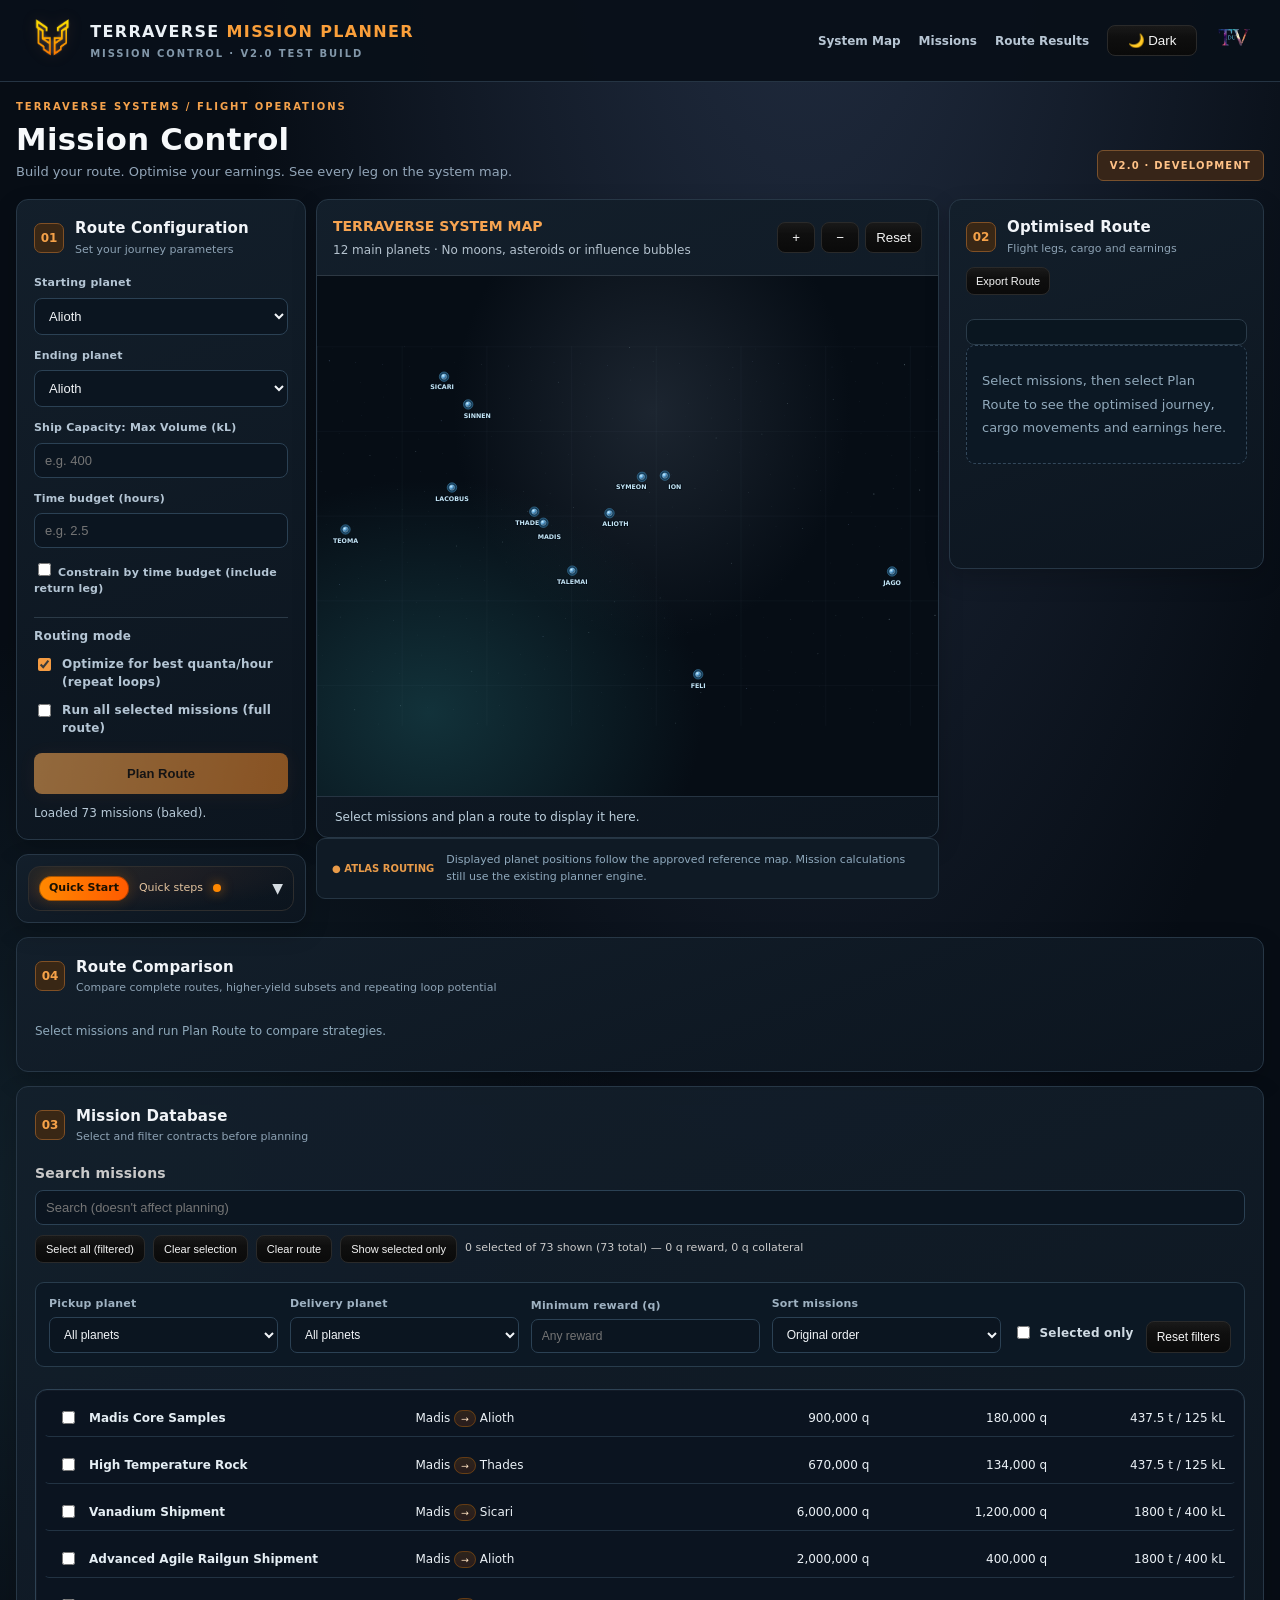
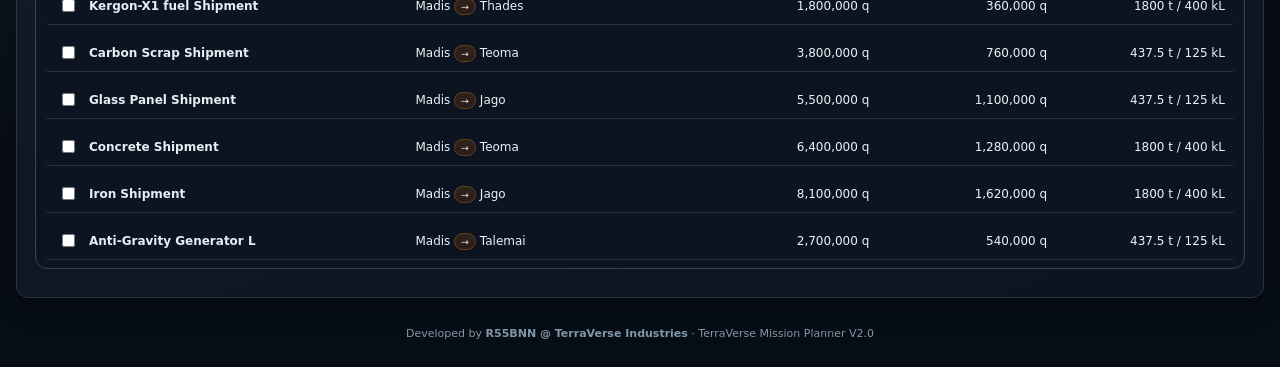
==== commit 1f200463: "Integrate advanced mission filters and comparison into V2 dashboard" ====
--- a/v2/index.html
+++ b/v2/index.html
@@ -8,6 +8,7 @@
 <link rel="stylesheet" href="styles.css" />
 <link rel="stylesheet" href="terraverse-map.css" />
 <link rel="stylesheet" href="dashboard-v2.css" />
+<link rel="stylesheet" href="mission-enhancements.css" />
 </head>
 <body class="tv-v2">
 <header class="tv-topbar">
@@ -127,6 +128,12 @@
 
     </aside>
   </div>
+<section id="tv-comparison" class="panel tv-comparison-panel" aria-labelledby="tv-comparison-title">
+  <div class="tv-section-head"><span class="tv-section-num">04</span><div><h2 id="tv-comparison-title">Route Comparison</h2><p>Compare complete routes, higher-yield subsets and repeating loop potential</p></div></div>
+  <p id="tv-compare-empty" class="tv-compare-placeholder">Select missions and run Plan Route to compare strategies.</p>
+  <div id="tv-compare-options" class="tv-comparison-grid" hidden></div>
+  <p id="tv-compare-note" class="tv-compare-note" hidden>Reward, flight time and distance include the return leg where applicable. Repeat-loop q/hr is steady-state throughput, so it is not directly comparable to a one-time mission reward. Existing planner travel assumptions apply.</p>
+</section>
   <section id="tv-missions" class="panel tv-missions-panel" aria-label="Mission database">
     <div class="tv-section-head"><span class="tv-section-num">03</span><div><h2>Mission Database</h2><p>Select and filter contracts before planning</p></div></div>
         <div class="field">
@@ -141,7 +148,15 @@
         <button id="clearRoute" class="ghost">Clear route</button>
         <span id="selCount" class="muted"></span>
       </div>
-      <div id="missionList" class="list"></div>
+      <div class="tv-filter-bar" aria-label="Advanced mission filters">
+  <div class="tv-filter-field"><label for="tv-filter-from">Pickup planet</label><select id="tv-filter-from"><option value="">All planets</option></select></div>
+  <div class="tv-filter-field"><label for="tv-filter-to">Delivery planet</label><select id="tv-filter-to"><option value="">All planets</option></select></div>
+  <div class="tv-filter-field"><label for="tv-filter-min">Minimum reward (q)</label><input id="tv-filter-min" type="number" min="0" step="100000" placeholder="Any reward"></div>
+  <div class="tv-filter-field"><label for="tv-filter-sort">Sort missions</label><select id="tv-filter-sort"><option value="default">Original order</option><option value="rewardDesc">Reward: highest first</option><option value="rewardAsc">Reward: lowest first</option><option value="volumeAsc">Cargo volume: smallest first</option><option value="name">Mission name: A–Z</option></select></div>
+  <label class="tv-filter-check"><input type="checkbox" id="tv-filter-selected"> Selected only</label>
+  <button type="button" class="ghost" id="tv-filter-reset">Reset filters</button>
+</div>
+<div id="missionList" class="list"></div>
     </div>
 
 
@@ -151,5 +166,6 @@
 <script src="terraverse-map.js"></script>
 <script src="app.js"></script>
 <script src="export.js"></script>
+<script src="mission-enhancements.js"></script>
 </body>
 </html>
--- a/v2/mission-enhancements.css
+++ b/v2/mission-enhancements.css
@@ -0,0 +1,25 @@
+
+/* V2 mission filters and route strategy comparison */
+.tv-filter-bar{display:grid;grid-template-columns:repeat(4,minmax(130px,1fr)) auto auto;gap:12px;align-items:end;margin:13px 0 16px;padding:13px;border:1px solid #283c4c;border-radius:9px;background:#0c1824}
+.tv-filter-field{display:flex;flex-direction:column;gap:5px;min-width:0}.tv-filter-field label{font-size:11px;color:#9fb2c2;font-weight:700}.tv-filter-field select,.tv-filter-field input{width:100%;min-width:0;background:#0b1520;border:1px solid #2b4154;color:#f2f5f8;padding:9px 10px;border-radius:7px;font-size:12px}
+.tv-filter-check{display:flex;align-items:center;gap:7px;white-space:nowrap;font-size:12px;color:#cfdae3;padding-bottom:11px}.tv-filter-check input{accent-color:#f49b42}
+#tv-filter-reset{font-size:12px;padding:8px 10px}
+.tv-comparison-panel{margin:0 0 14px!important;padding:18px!important}
+.tv-comparison-panel .tv-section-head{margin-bottom:12px}
+.tv-compare-placeholder{font-size:12px;color:#8fa9bb;margin:0;padding:13px 0}
+.tv-comparison-grid{display:grid;grid-template-columns:repeat(3,minmax(0,1fr));gap:12px}
+.tv-comparison-grid[hidden]{display:none}
+.tv-compare-card{background:#0b1824;border:1px solid #304658;border-radius:10px;padding:15px;min-width:0;display:flex;flex-direction:column;gap:10px}
+.tv-compare-card.active{border-color:#f2a255;box-shadow:0 0 0 1px #ae692b55}
+.tv-compare-label{font-size:13px;color:#f2f5f8;font-weight:800}
+.tv-compare-sub{font-size:11px;color:#9caebe;min-height:17px}
+.tv-compare-stats{display:grid;grid-template-columns:repeat(2,minmax(0,1fr));gap:9px}
+.tv-compare-stat{min-width:0}.tv-compare-stat span{display:block;font-size:10px;color:#91a7ba}.tv-compare-stat strong{display:block;color:#f1bd82;font-size:14px;overflow-wrap:anywhere}
+.tv-compare-card button{margin-top:auto;padding:8px 10px;font-size:12px}
+.tv-compare-note{font-size:11px;line-height:1.6;color:#93aabd;margin:12px 0 0}
+body.tv-v2.theme-light .tv-filter-bar,body.tv-v2.theme-light .tv-compare-card{background:#f4f8fb;border-color:#d5e1ea}
+body.tv-v2.theme-light .tv-filter-field select,body.tv-v2.theme-light .tv-filter-field input{background:#fff;color:#142232}
+body.tv-v2.theme-light .tv-compare-label,body.tv-v2.theme-light .tv-filter-check{color:#142232}
+body.tv-v2.theme-light .tv-compare-stat strong{color:#9f541d}
+@media(max-width:1100px){.tv-filter-bar{grid-template-columns:repeat(3,minmax(0,1fr))}.tv-comparison-grid{grid-template-columns:repeat(2,minmax(0,1fr))}}
+@media(max-width:680px){.tv-filter-bar{grid-template-columns:repeat(2,minmax(0,1fr));gap:9px}.tv-comparison-grid{grid-template-columns:1fr}.tv-compare-card{padding:12px}}
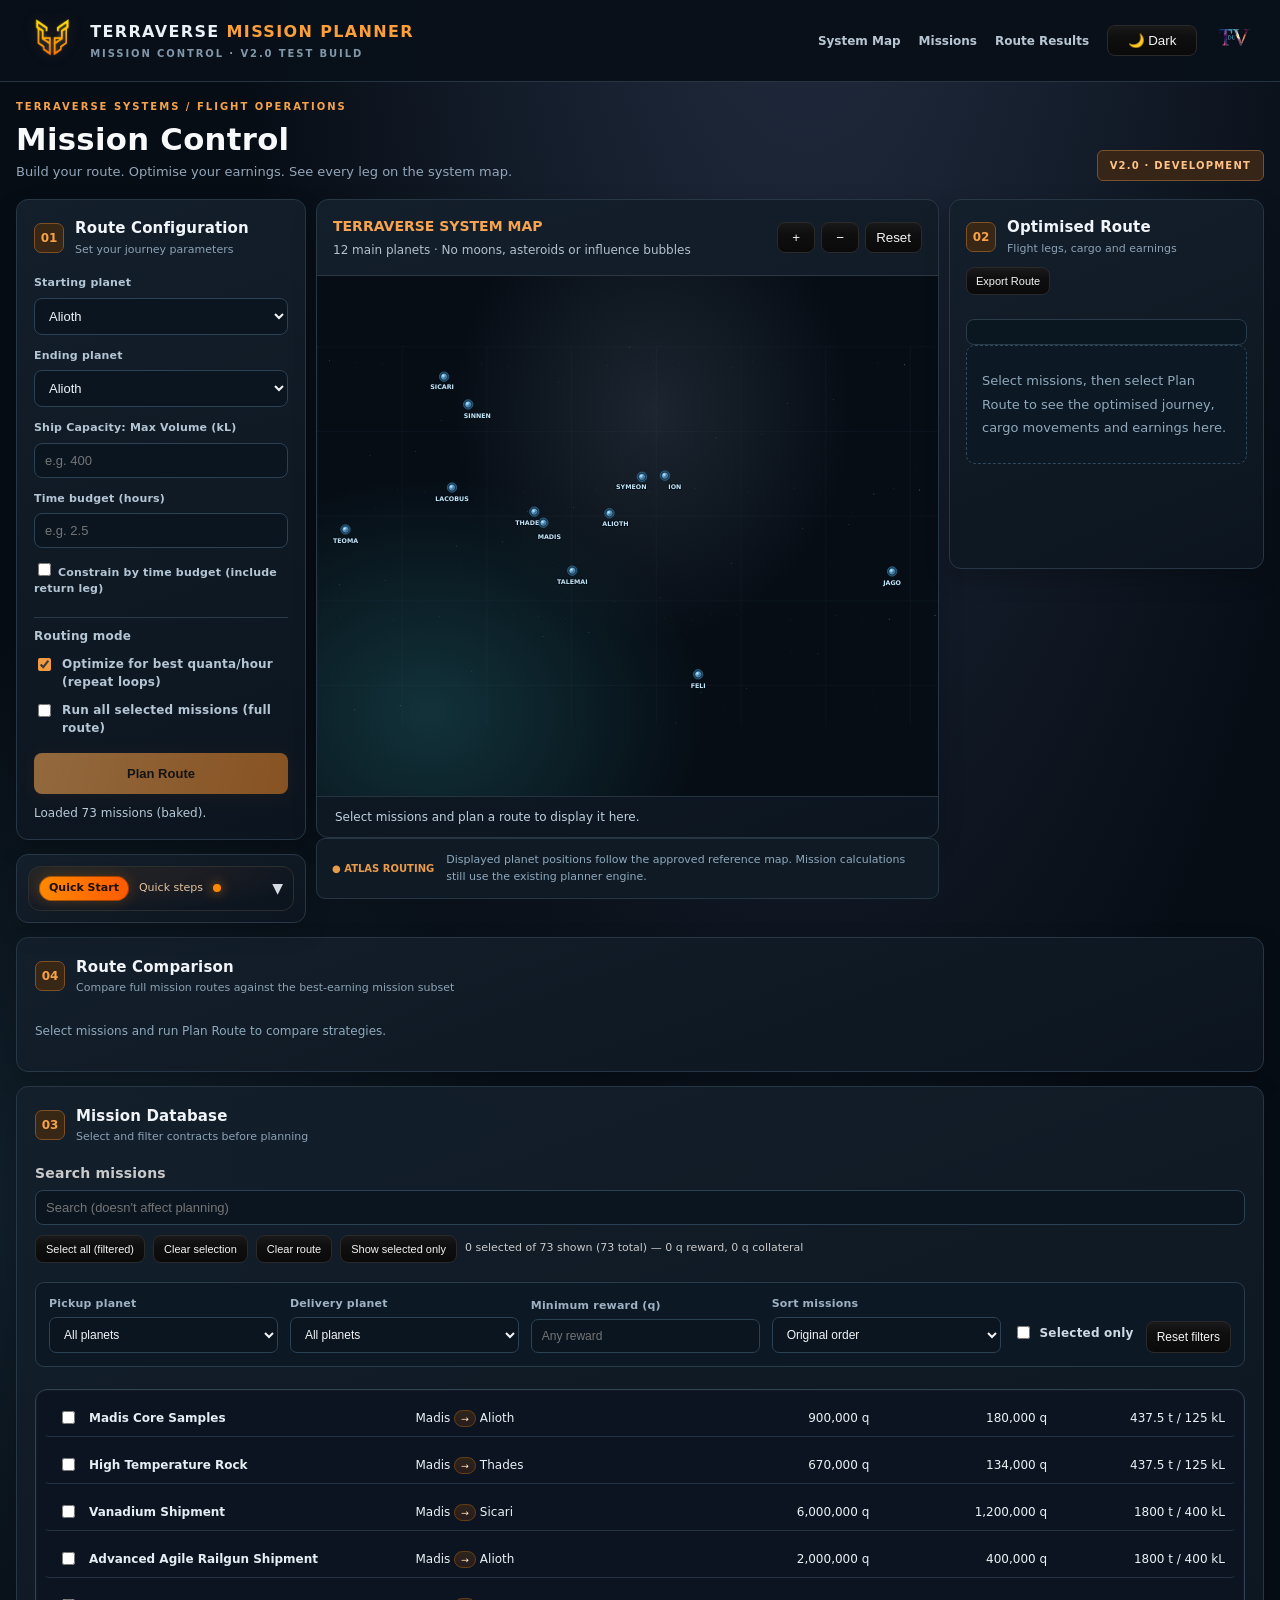
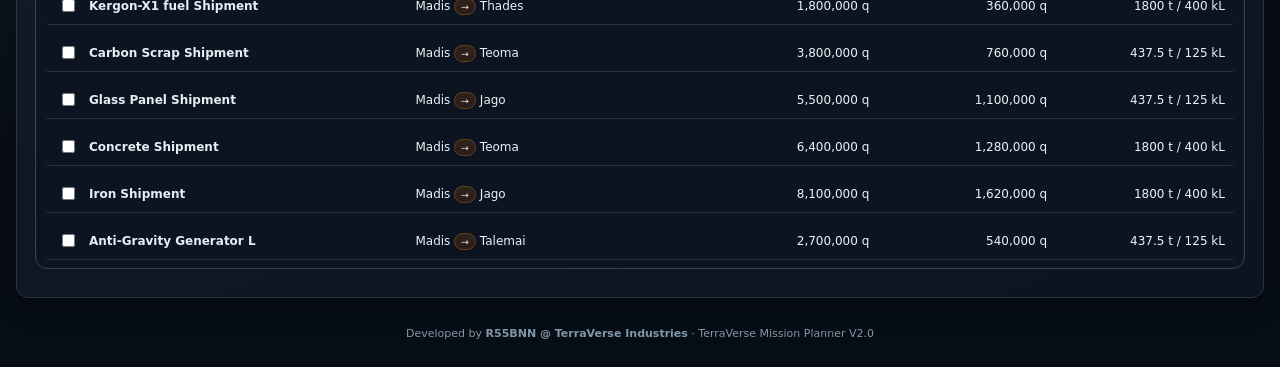
==== commit eeabcb31: "Show only full-route and best-subset comparisons in V2" ====
--- a/v2/index.html
+++ b/v2/index.html
@@ -129,10 +129,10 @@
     </aside>
   </div>
 <section id="tv-comparison" class="panel tv-comparison-panel" aria-labelledby="tv-comparison-title">
-  <div class="tv-section-head"><span class="tv-section-num">04</span><div><h2 id="tv-comparison-title">Route Comparison</h2><p>Compare complete routes, higher-yield subsets and repeating loop potential</p></div></div>
+  <div class="tv-section-head"><span class="tv-section-num">04</span><div><h2 id="tv-comparison-title">Route Comparison</h2><p>Compare full mission routes against the best-earning mission subset</p></div></div>
   <p id="tv-compare-empty" class="tv-compare-placeholder">Select missions and run Plan Route to compare strategies.</p>
   <div id="tv-compare-options" class="tv-comparison-grid" hidden></div>
-  <p id="tv-compare-note" class="tv-compare-note" hidden>Reward, flight time and distance include the return leg where applicable. Repeat-loop q/hr is steady-state throughput, so it is not directly comparable to a one-time mission reward. Existing planner travel assumptions apply.</p>
+  <p id="tv-compare-note" class="tv-compare-note" hidden>Reward, flight time and distance include the return leg where applicable. Figures use the existing planner's travel assumptions.</p>
 </section>
   <section id="tv-missions" class="panel tv-missions-panel" aria-label="Mission database">
     <div class="tv-section-head"><span class="tv-section-num">03</span><div><h2>Mission Database</h2><p>Select and filter contracts before planning</p></div></div>
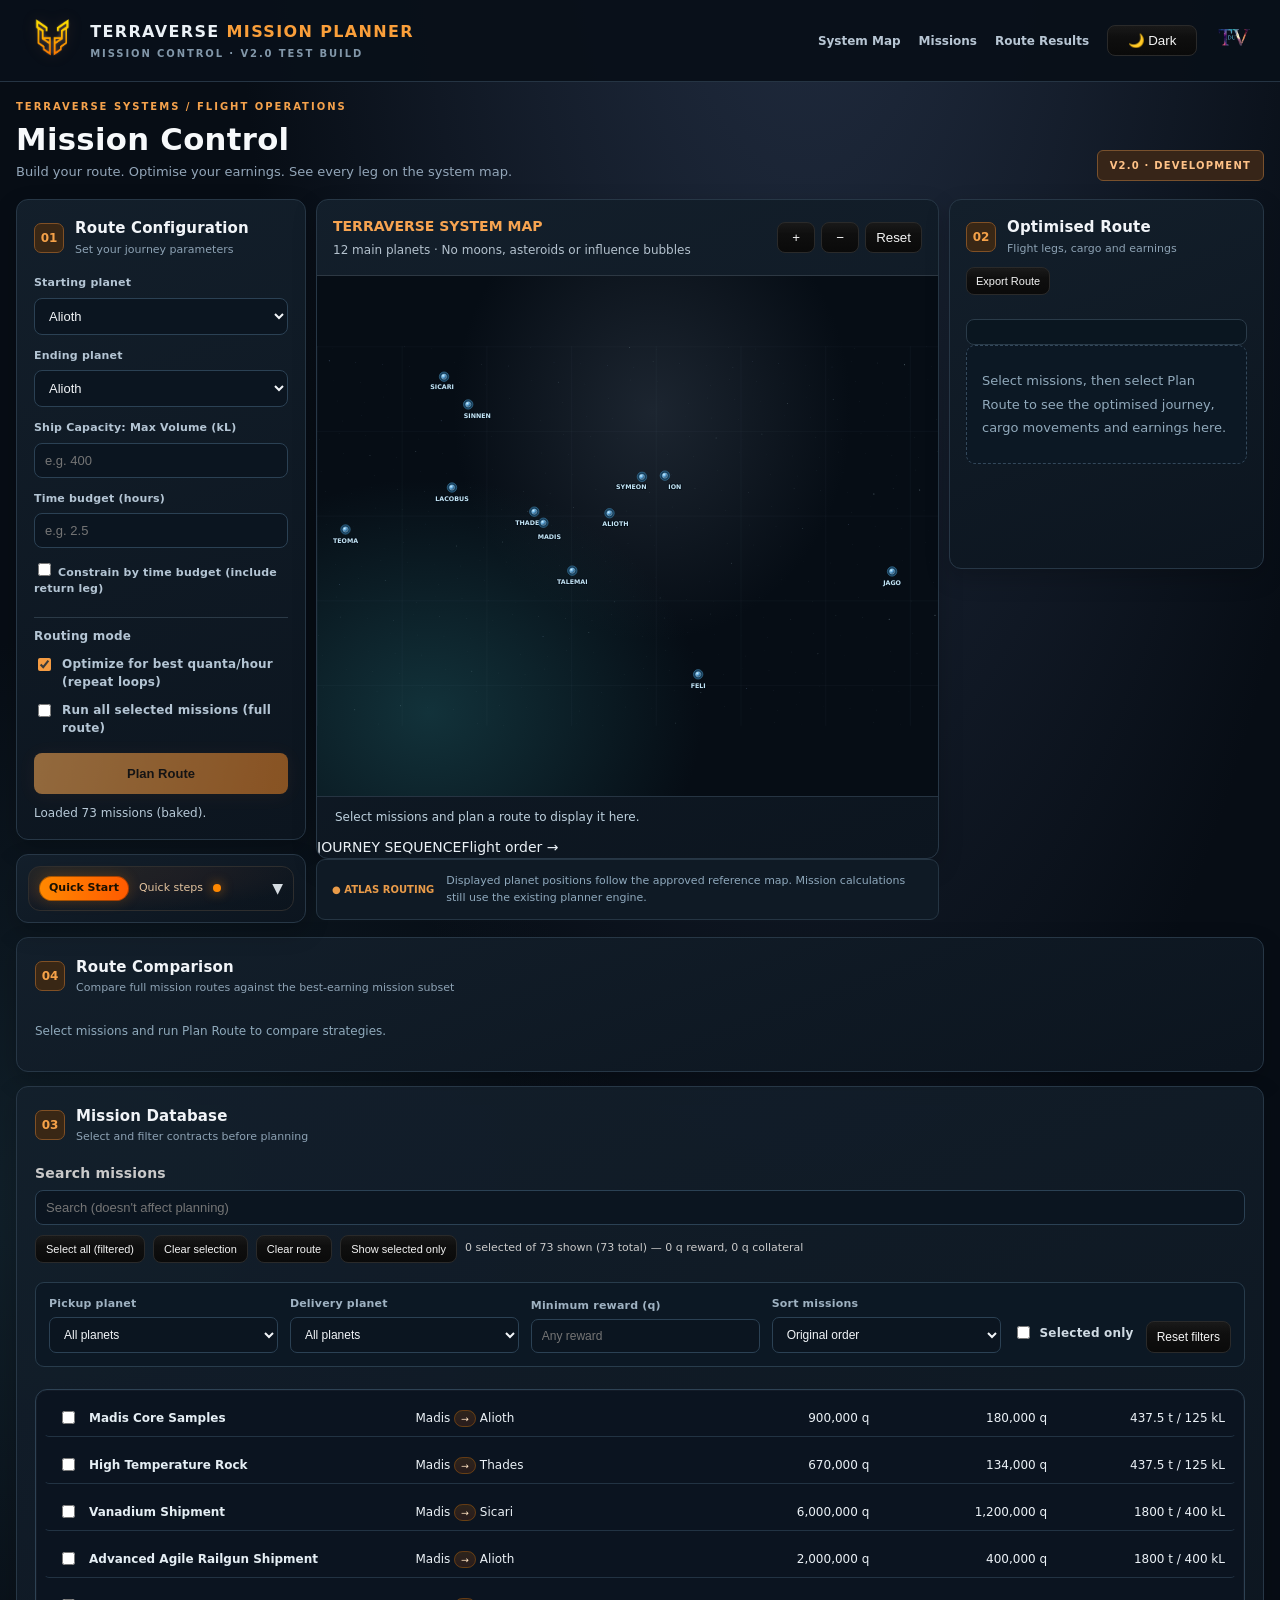
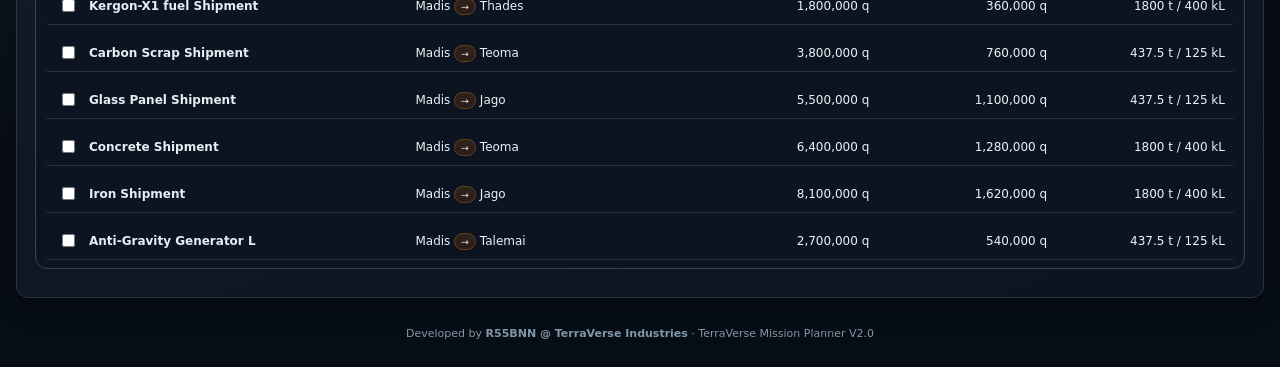
==== commit 7a32f1b2: "Add ordered leg itinerary and map direction styling" ====
--- a/v2/index.html
+++ b/v2/index.html
@@ -109,6 +109,8 @@
  <div class="tv-map-tools"><button id="tv-map-zoom-in" class="ghost" title="Zoom in" type="button">+</button><button id="tv-map-zoom-out" class="ghost" title="Zoom out" type="button">−</button><button id="tv-map-reset" class="ghost" title="Reset map" type="button">Reset</button></div></div>
  <div class="tv-map-frame"><svg id="tv-system-map" viewBox="0 0 1569 959" xmlns="http://www.w3.org/2000/svg" role="img" aria-label="12 planets with planned mission route"></svg></div>
  <div id="tv-map-status" role="status">Select missions and plan a route to display it here.</div>
+ <div class="tv-journey-header"><span>JOURNEY SEQUENCE</span><span>Flight order →</span></div>
+ <div id="tv-journey-legs" class="tv-journey-legs" aria-label="Ordered journey legs" hidden></div>
 </section>
 
       <div class="tv-map-note"><span>● ATLAS ROUTING</span><p>Displayed planet positions follow the approved reference map. Mission calculations still use the existing planner engine.</p></div>
--- a/v2/mission-enhancements.css
+++ b/v2/mission-enhancements.css
@@ -7,7 +7,7 @@
 .tv-comparison-panel{margin:0 0 14px!important;padding:18px!important}
 .tv-comparison-panel .tv-section-head{margin-bottom:12px}
 .tv-compare-placeholder{font-size:12px;color:#8fa9bb;margin:0;padding:13px 0}
-.tv-comparison-grid{display:grid;grid-template-columns:repeat(3,minmax(0,1fr));gap:12px}
+.tv-comparison-grid{display:grid;grid-template-columns:repeat(2,minmax(0,1fr));gap:12px}
 .tv-comparison-grid[hidden]{display:none}
 .tv-compare-card{background:#0b1824;border:1px solid #304658;border-radius:10px;padding:15px;min-width:0;display:flex;flex-direction:column;gap:10px}
 .tv-compare-card.active{border-color:#f2a255;box-shadow:0 0 0 1px #ae692b55}
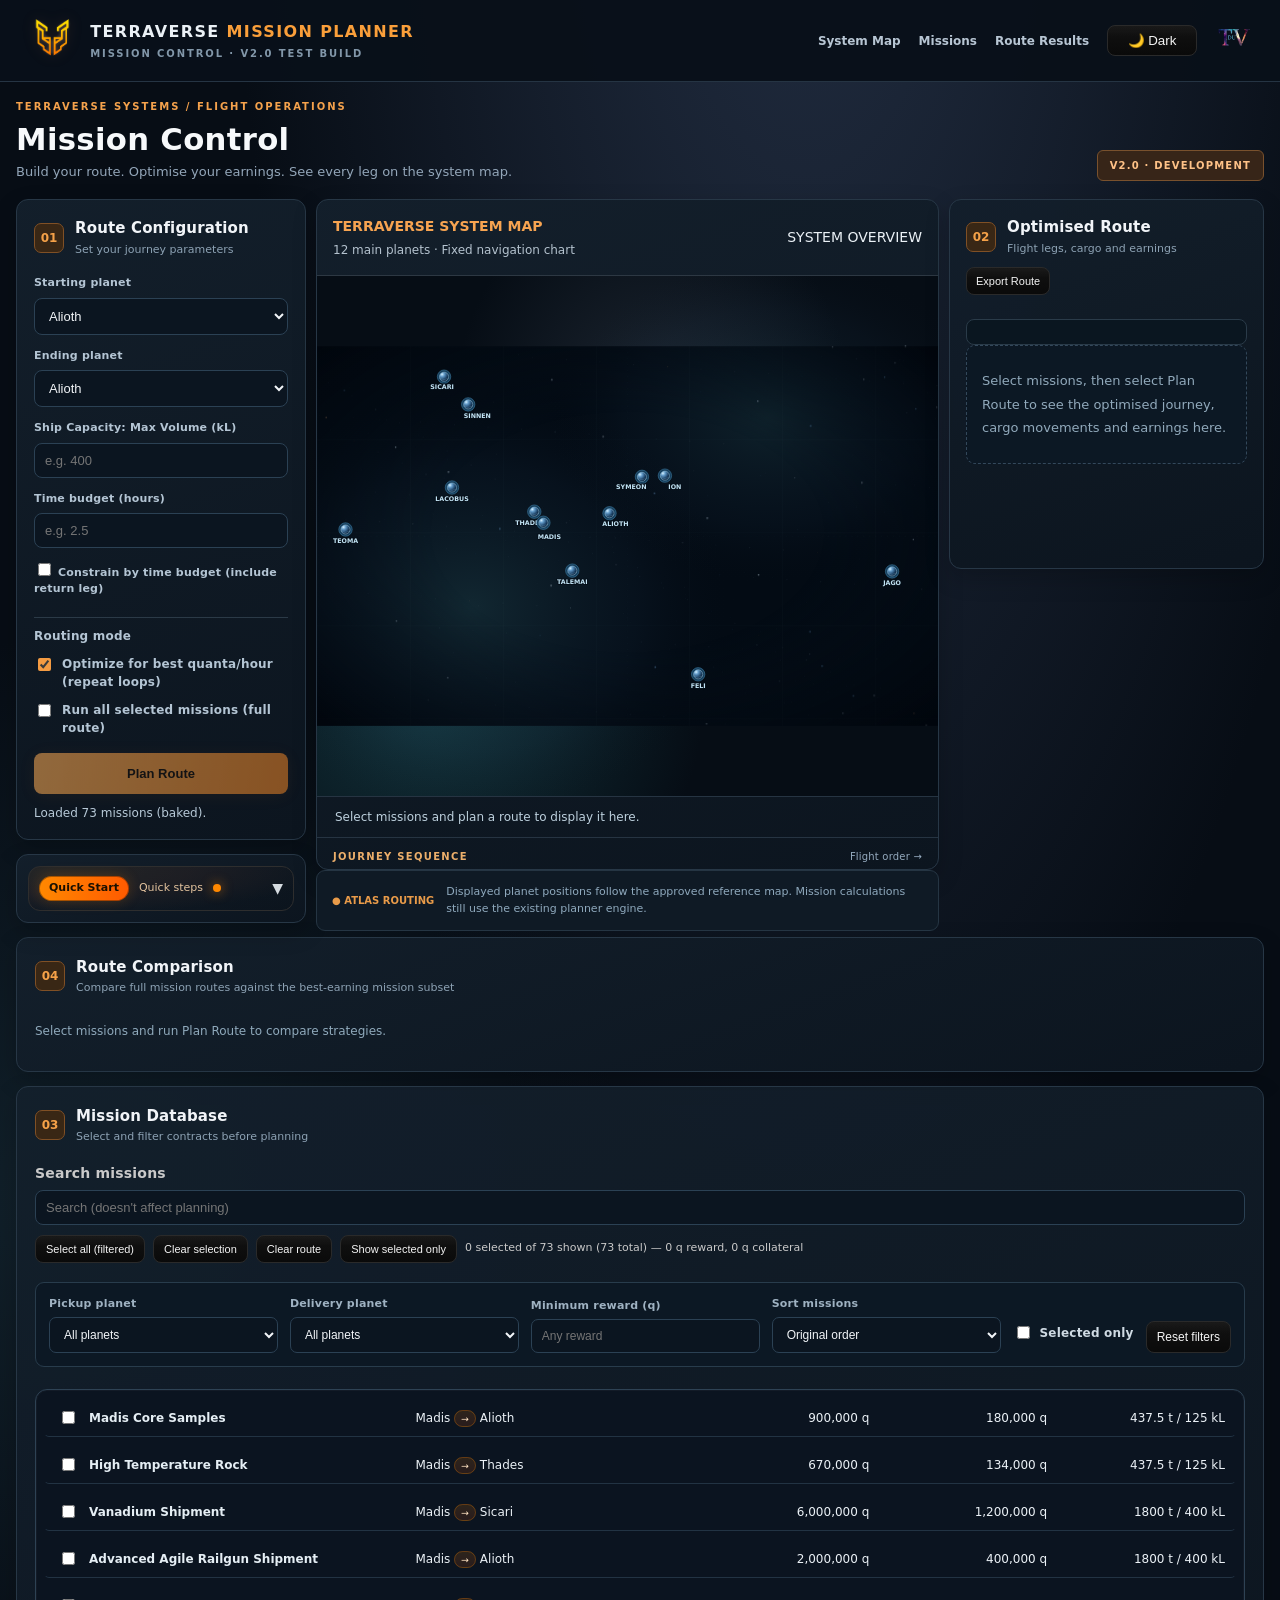
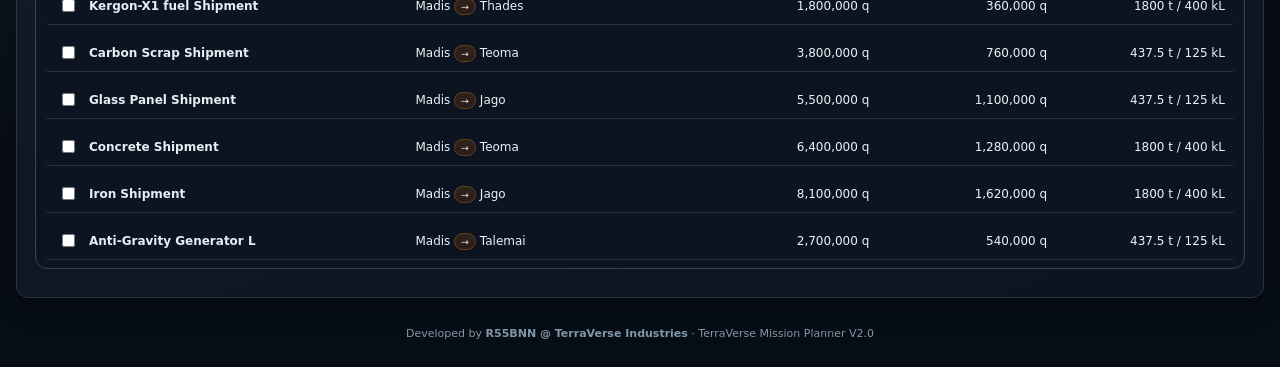
==== commit 46e60d8f: "Polish fixed navigation chart presentation and remove map navigation controls" ====
--- a/v2/index.html
+++ b/v2/index.html
@@ -105,8 +105,8 @@
     </aside>
     <div class="tv-map-column">
       <section id="tv-map-panel" class="panel tv-map-panel" aria-label="TerraVerse interactive system map">
- <div class="tv-map-header"><div><h2>TERRAVERSE SYSTEM MAP</h2><p>12 main planets · No moons, asteroids or influence bubbles</p></div>
- <div class="tv-map-tools"><button id="tv-map-zoom-in" class="ghost" title="Zoom in" type="button">+</button><button id="tv-map-zoom-out" class="ghost" title="Zoom out" type="button">−</button><button id="tv-map-reset" class="ghost" title="Reset map" type="button">Reset</button></div></div>
+ <div class="tv-map-header"><div><h2>TERRAVERSE SYSTEM MAP</h2><p>12 main planets · Fixed navigation chart</p></div>
+ <span class="tv-map-live-tag"><span class="tv-map-live-dot"></span> SYSTEM OVERVIEW</span></div>
  <div class="tv-map-frame"><svg id="tv-system-map" viewBox="0 0 1569 959" xmlns="http://www.w3.org/2000/svg" role="img" aria-label="12 planets with planned mission route"></svg></div>
  <div id="tv-map-status" role="status">Select missions and plan a route to display it here.</div>
  <div class="tv-journey-header"><span>JOURNEY SEQUENCE</span><span>Flight order →</span></div>
--- a/v2/terraverse-map.css
+++ b/v2/terraverse-map.css
@@ -16,3 +16,24 @@
 .tv-travel{stroke:#f59b45;stroke-width:3.2;stroke-dasharray:10 7;stroke-linecap:round;filter:drop-shadow(0 0 4px #b3581d);pointer-events:none}
 #tv-map-status{padding:11px 18px;font-size:12px;color:#bdd0dd;border-top:1px solid #263442}
 @media(max-width:700px){.tv-map-frame{height:350px}.tv-map-header{align-items:flex-start}.tv-map-header h2{font-size:13px}.tv-map-tools{flex-shrink:0}}
+
+/* Flight path order: arrows, sequential leg markers and a selectable itinerary */
+.tv-route-layer{pointer-events:none}
+.tv-leg-path{fill:none;stroke:#ffaf55;stroke-width:4.5;stroke-linecap:round;stroke-linejoin:round;filter:drop-shadow(0 0 4px #ff8e3999);pointer-events:stroke;cursor:pointer;transition:opacity .12s,stroke-width .12s}
+.tv-leg-path.tv-leg-muted{opacity:.2}
+.tv-leg-path.tv-leg-active{stroke:#fff0ca;stroke-width:7;opacity:1}
+.tv-leg-badge{pointer-events:auto;cursor:pointer}
+.tv-leg-badge circle{fill:#f6a248;stroke:#0c1825;stroke-width:3;filter:drop-shadow(0 0 4px #ffb15a77)}
+.tv-leg-badge text{font:bold 16px system-ui,sans-serif;fill:#0e1923;pointer-events:none}
+.tv-leg-badge.tv-leg-active circle{fill:#fff1ca;stroke:#f5a34f}
+.tv-journey-header{display:flex;justify-content:space-between;align-items:center;gap:8px;padding:11px 16px 5px;color:#ecaf6b;font-size:10px;font-weight:800;letter-spacing:.13em;border-top:1px solid #263442}
+.tv-journey-header span+span{font-weight:500;color:#95aabe;letter-spacing:.02em}
+.tv-journey-legs{display:grid;grid-template-columns:repeat(auto-fit,minmax(185px,1fr));gap:7px;max-height:190px;overflow:auto;padding:9px 15px 14px}
+.tv-journey-legs[hidden]{display:none}
+.tv-journey-step{display:grid;grid-template-columns:31px minmax(0,1fr);column-gap:7px;row-gap:0;align-items:center;text-align:left;background:#0e1c2a!important;border:1px solid #33485b!important;padding:8px 9px!important;border-radius:8px;color:#eaf3fa!important;cursor:pointer;min-width:0}
+.tv-journey-step:hover,.tv-journey-step:focus,.tv-journey-step.tv-leg-active{border-color:#f6a248!important;background:#273241!important}
+.tv-journey-step-number{grid-row:span 2;color:#ffb36c;font-size:16px;font-weight:850}
+.tv-journey-step-route{font-size:11px;font-weight:750;overflow-wrap:anywhere}
+.tv-journey-step-meta{color:#91a8ba;font-size:10px}
+body.tv-v2.theme-light .tv-journey-step{background:#eef3f8!important;color:#17293c!important}
+body.tv-v2.theme-light .tv-journey-step-meta{color:#52687c}
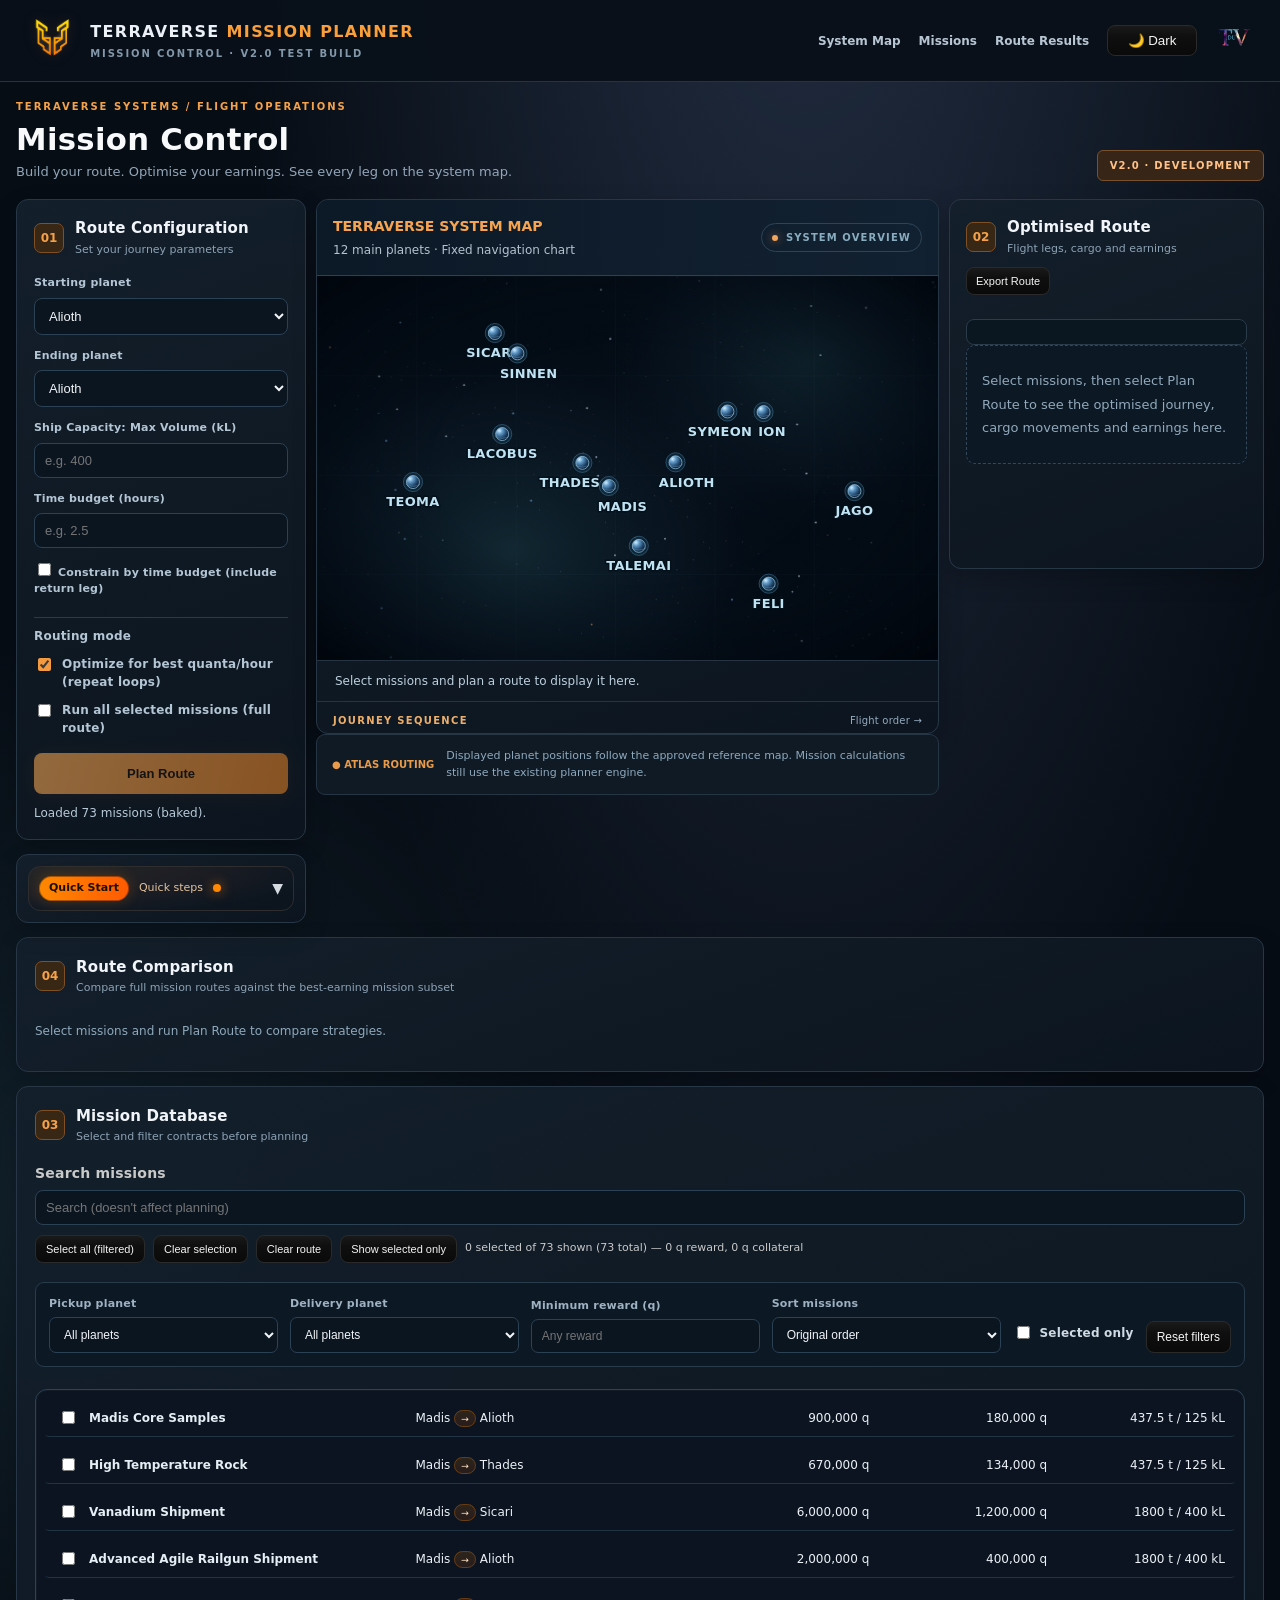
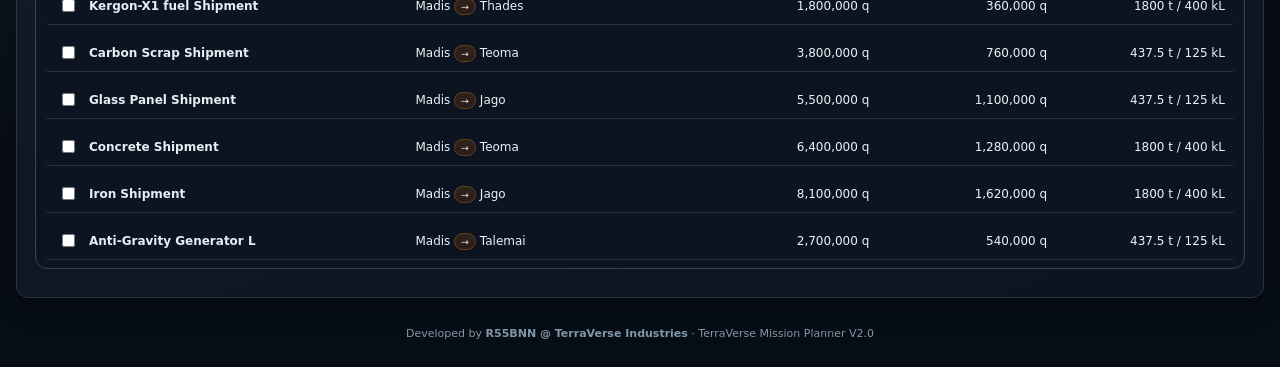
==== commit 90e6a4cd: "Compact V2 planet chart to improve grouping and route leg readability" ====
--- a/v2/index.html
+++ b/v2/index.html
@@ -107,7 +107,7 @@
       <section id="tv-map-panel" class="panel tv-map-panel" aria-label="TerraVerse interactive system map">
  <div class="tv-map-header"><div><h2>TERRAVERSE SYSTEM MAP</h2><p>12 main planets · Fixed navigation chart</p></div>
  <span class="tv-map-live-tag"><span class="tv-map-live-dot"></span> SYSTEM OVERVIEW</span></div>
- <div class="tv-map-frame"><svg id="tv-system-map" viewBox="0 0 1569 959" xmlns="http://www.w3.org/2000/svg" role="img" aria-label="12 planets with planned mission route"></svg></div>
+ <div class="tv-map-frame"><svg id="tv-system-map" viewBox="0 0 1100 680" xmlns="http://www.w3.org/2000/svg" role="img" aria-label="12 planets with planned mission route"></svg></div>
  <div id="tv-map-status" role="status">Select missions and plan a route to display it here.</div>
  <div class="tv-journey-header"><span>JOURNEY SEQUENCE</span><span>Flight order →</span></div>
  <div id="tv-journey-legs" class="tv-journey-legs" aria-label="Ordered journey legs" hidden></div>
--- a/v2/terraverse-map.css
+++ b/v2/terraverse-map.css
@@ -37,3 +37,29 @@
 .tv-journey-step-meta{color:#91a8ba;font-size:10px}
 body.tv-v2.theme-light .tv-journey-step{background:#eef3f8!important;color:#17293c!important}
 body.tv-v2.theme-light .tv-journey-step-meta{color:#52687c}
+
+/* V2 star-chart refinement: fixed, responsive projection without drag or zoom */
+.tv-v2 .tv-map-frame{position:relative;background:radial-gradient(ellipse at 40% 60%,#102a34 0,#081520 46%,#030a12 100%);height:auto!important;aspect-ratio:1100/680;min-height:0;overflow:hidden}
+.tv-v2 #tv-system-map{width:100%;height:100%;display:block;cursor:default;touch-action:auto;user-select:none}
+.tv-v2 #tv-system-map:active{cursor:default}
+.tv-v2 .tv-map-header{background:linear-gradient(90deg,#0c1927,#122131);border-bottom:1px solid #274357}
+.tv-map-live-tag{display:inline-flex;align-items:center;gap:8px;color:#89adbf;border:1px solid #2b4556;border-radius:20px;padding:6px 10px;font-size:10px;letter-spacing:.11em;font-weight:800;white-space:nowrap}
+.tv-map-live-dot{width:6px;height:6px;border-radius:50%;background:#f1a45b;box-shadow:0 0 9px #e9914d99}
+.tv-marker-halo{fill:#17415c;fill-opacity:.38;stroke:#528bb1;stroke-opacity:.55;stroke-width:1}
+.tv-body text{font-size:19px;font-weight:800;letter-spacing:1.25px;fill:#c0e3f4;paint-order:stroke;stroke:#04101a;stroke-width:6px}
+.tv-body:hover .tv-marker-halo,.tv-body:focus .tv-marker-halo,.tv-body.on-route .tv-marker-halo{fill:#eeb36c;fill-opacity:.35;stroke:#f4b779}
+.tv-body.on-route text{fill:#ffcb8f}
+.tv-leg-path{stroke-width:3.3;filter:drop-shadow(0 0 3px #ffa05788)}
+.tv-leg-path.tv-leg-active{stroke-width:5.4}
+.tv-leg-badge circle{fill:#ffb367;stroke:#081624;stroke-width:3}
+.tv-leg-badge text{font-size:17px;font-weight:850}
+.tv-map-background{pointer-events:none}
+@media(max-width:700px){.tv-map-live-tag{font-size:8px;padding:5px 7px}.tv-v2 .tv-map-frame{aspect-ratio:1100/740}.tv-v2 .tv-map-header{gap:8px}.tv-v2 .tv-map-header p{font-size:10px}}
+
+/* Compact chart layout — improved planet and route label readability */
+.tv-v2 .tv-map-frame{aspect-ratio:1100/680}
+.tv-body text{font-size:23px;letter-spacing:.6px;stroke-width:5px}
+.tv-leg-badge text{font-size:19px}
+.tv-leg-badge circle{stroke-width:2.5}
+.tv-body .tv-marker-halo{stroke-width:1.4}
+@media(max-width:700px){.tv-v2 .tv-map-frame{aspect-ratio:1100/740}}
--- a/v2/dashboard-v2.css
+++ b/v2/dashboard-v2.css
@@ -25,3 +25,6 @@
 @media(max-width:1400px){.tv-workspace{grid-template-columns:minmax(250px,290px) minmax(330px,1fr) minmax(265px,315px);gap:10px}.tv-dashboard{padding:16px}.tv-v2 .tv-map-frame{height:520px}}
 @media(max-width:1100px){.tv-workspace{grid-template-columns:minmax(240px,290px) minmax(0,1fr)}.tv-results-column{grid-column:1/-1}.tv-results-panel{min-height:200px}.tv-results-panel #route{max-height:500px}.tv-v2 .tv-map-frame{height:510px}}
 @media(max-width:680px){.tv-topbar{padding:10px 12px;gap:8px;align-items:flex-start}.tv-brand-text span{font-size:12px;white-space:normal}.tv-brand-text small{font-size:8px}.tv-brand-logo{height:36px}.tv-topbar-actions{gap:5px}.tv-nav-link,.tv-partner{display:none}.tv-topbar #themeToggle{min-width:65px;padding:5px;font-size:11px}.tv-dashboard{padding:12px}.tv-intro{align-items:flex-start}.tv-build-tag{font-size:8px;padding:5px}.tv-workspace{display:flex;flex-direction:column}.tv-sidebar,.tv-map-column,.tv-results-column{width:100%}.tv-v2 .tv-map-frame{height:370px}.tv-map-note{flex-direction:column;align-items:flex-start;gap:4px}.tv-missions-panel{padding:12px!important}.tv-v2 .tv-map-header h2{font-size:12px}}
+
+/* Fixed map overrides previous dashboard height rules */
+.tv-v2 .tv-map-frame{height:auto!important;min-height:0!important}
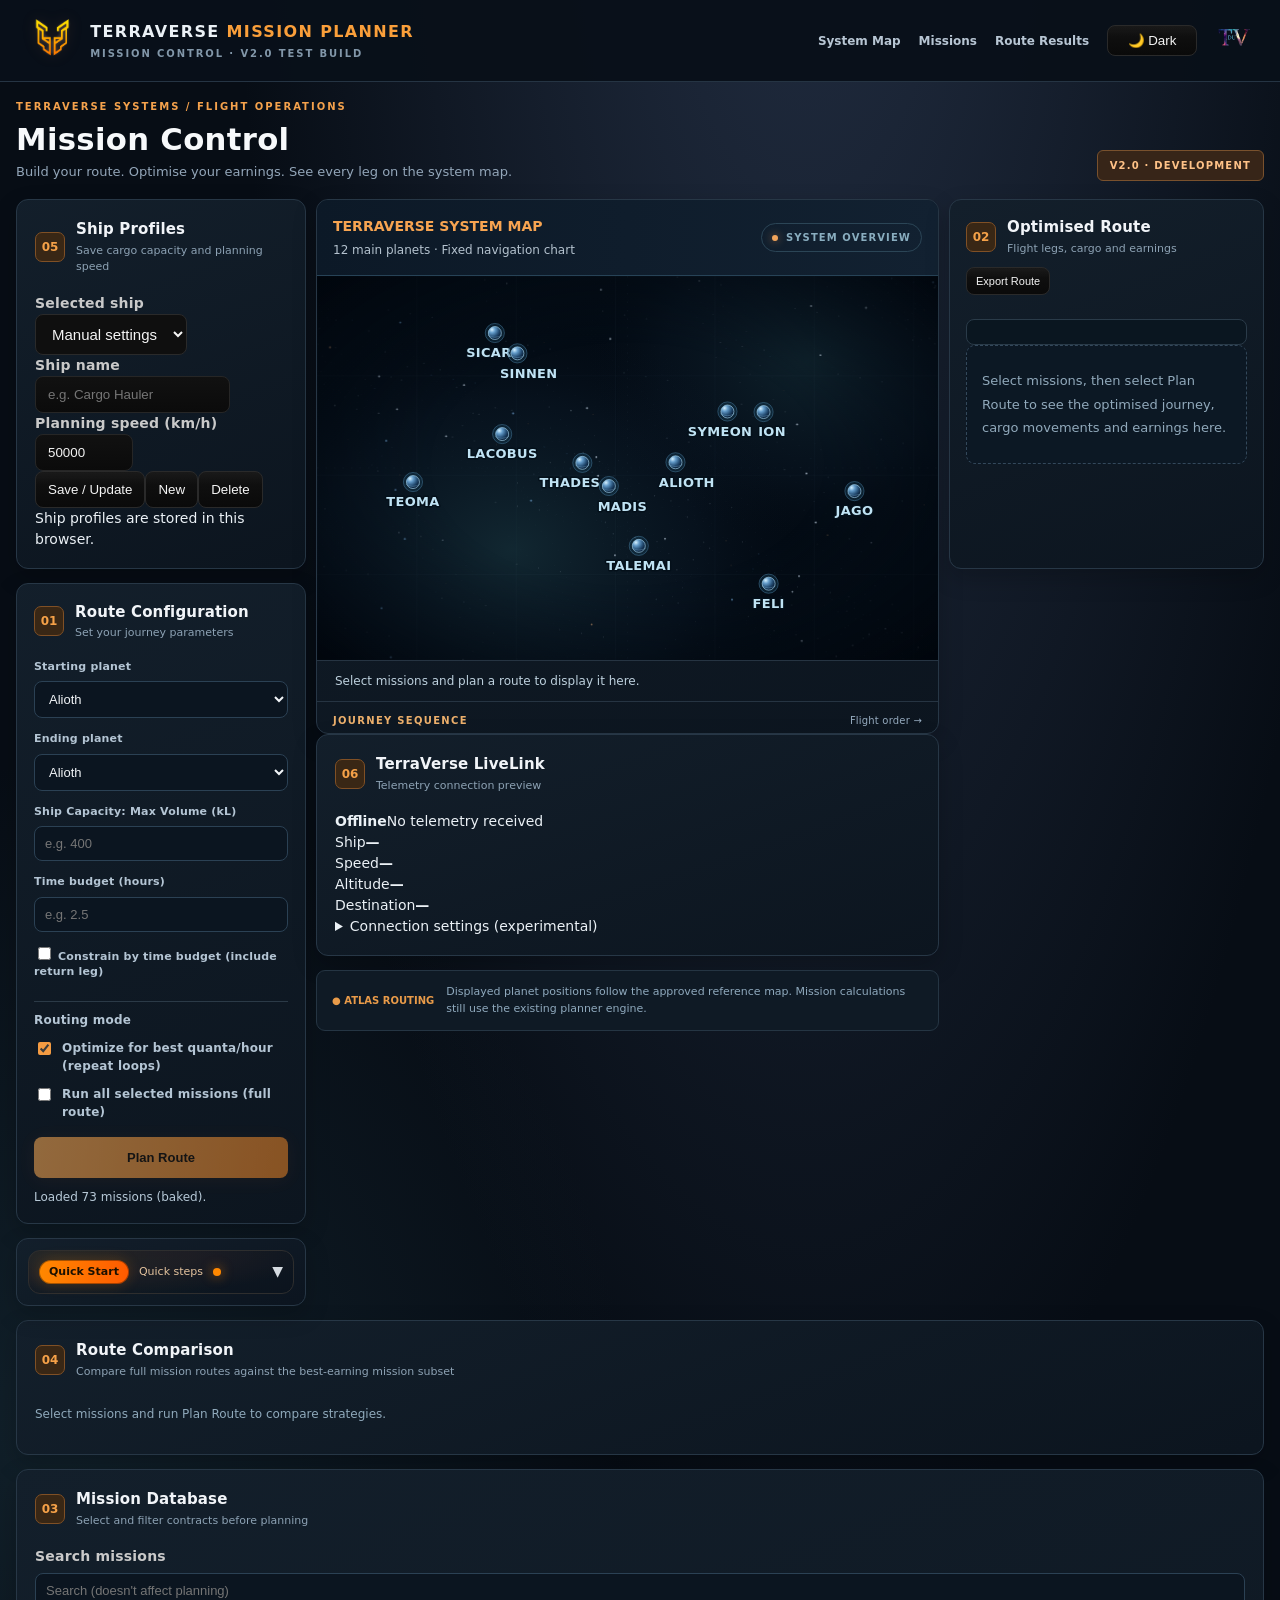
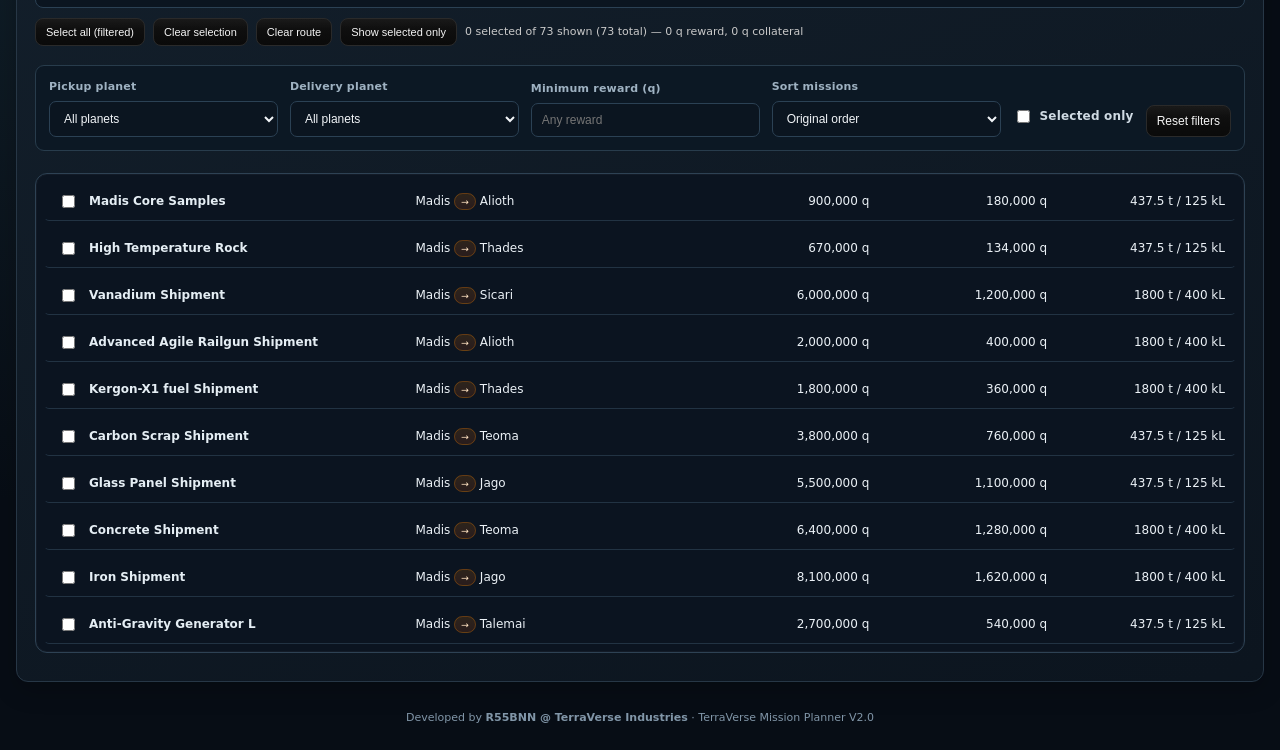
==== commit 8f61677e: "Add saved ship profiles and LiveLink readiness panels to V2 dashboard" ====
--- a/v2/index.html
+++ b/v2/index.html
@@ -9,6 +9,7 @@
 <link rel="stylesheet" href="terraverse-map.css" />
 <link rel="stylesheet" href="dashboard-v2.css" />
 <link rel="stylesheet" href="mission-enhancements.css" />
+<link rel="stylesheet" href="ship-livelink.css" />
 </head>
 <body class="tv-v2">
 <header class="tv-topbar">
@@ -30,7 +31,17 @@
   <div class="tv-intro"><div><span class="tv-eyebrow">TERRAVERSE SYSTEMS / FLIGHT OPERATIONS</span><h1>Mission Control</h1><p>Build your route. Optimise your earnings. See every leg on the system map.</p></div><div class="tv-build-tag">V2.0 · DEVELOPMENT</div></div>
   <div class="tv-workspace">
     <aside class="tv-sidebar">
-      <section class="panel tv-control-panel" aria-label="Route configuration">
+      <section class="panel tv-profile-panel" id="tv-ships">
+<div class="tv-section-head"><span class="tv-section-num">05</span><div><h2>Ship Profiles</h2><p>Save cargo capacity and planning speed</p></div></div>
+<div class="tv-field"><label for="tv-ship-select">Selected ship</label><select id="tv-ship-select" aria-label="Saved ship profile"><option value="">Manual settings</option></select></div>
+<div class="tv-profile-grid">
+<div class="tv-field"><label for="tv-ship-name">Ship name</label><input id="tv-ship-name" maxlength="64" placeholder="e.g. Cargo Hauler" autocomplete="off"></div>
+<div class="tv-field"><label for="tv-ship-speed">Planning speed (km/h)</label><input type="number" id="tv-ship-speed" min="1" max="200000" step="100" value="50000"></div>
+</div>
+<div class="tv-profile-buttons"><button class="ghost" id="tv-ship-save" type="button">Save / Update</button><button class="ghost" id="tv-ship-new" type="button">New</button><button class="ghost" id="tv-ship-delete" type="button">Delete</button></div>
+<div id="tv-ship-message" class="tv-profile-message" role="status">Ship profiles are stored in this browser.</div>
+</section>
+<section class="panel tv-control-panel" aria-label="Route configuration">
         <div class="tv-section-head"><span class="tv-section-num">01</span><div><h2>Route Configuration</h2><p>Set your journey parameters</p></div></div>
             <div class="grid">
       <div class="field">
@@ -113,6 +124,20 @@
  <div id="tv-journey-legs" class="tv-journey-legs" aria-label="Ordered journey legs" hidden></div>
 </section>
 
+      <section class="panel tv-livelink-panel" id="tv-livelink">
+<div class="tv-section-head"><span class="tv-section-num">06</span><div><h2>TerraVerse LiveLink</h2><p>Telemetry connection preview</p></div></div>
+<div class="tv-live-state"><span id="tv-live-indicator" class="tv-live-dot"></span><strong id="tv-live-status">Offline</strong><span id="tv-live-age">No telemetry received</span></div>
+<div class="tv-live-grid">
+<div><span>Ship</span><strong id="tv-live-ship">—</strong></div><div><span>Speed</span><strong id="tv-live-speed">—</strong></div>
+<div><span>Altitude</span><strong id="tv-live-alt">—</strong></div><div><span>Destination</span><strong id="tv-live-dest">—</strong></div>
+</div>
+<details class="tv-live-settings"><summary>Connection settings (experimental)</summary>
+<label for="tv-live-url">Secure WebSocket URL (wss://)</label>
+<input id="tv-live-url" placeholder="wss://your-telemetry-bridge" autocomplete="off" spellcheck="false">
+<div class="tv-profile-buttons"><button id="tv-live-connect" type="button" class="ghost">Connect</button><button id="tv-live-disconnect" type="button" class="ghost">Disconnect</button></div>
+<p id="tv-live-note">Requires a compatible LiveLink bridge that sends JSON over a secure WebSocket. This is not connected to the existing local companion yet.</p>
+</details>
+</section>
       <div class="tv-map-note"><span>● ATLAS ROUTING</span><p>Displayed planet positions follow the approved reference map. Mission calculations still use the existing planner engine.</p></div>
     </div>
     <aside class="tv-results-column">
@@ -169,5 +194,6 @@
 <script src="app.js"></script>
 <script src="export.js"></script>
 <script src="mission-enhancements.js"></script>
+<script src="ship-livelink.js"></script>
 </body>
 </html>
